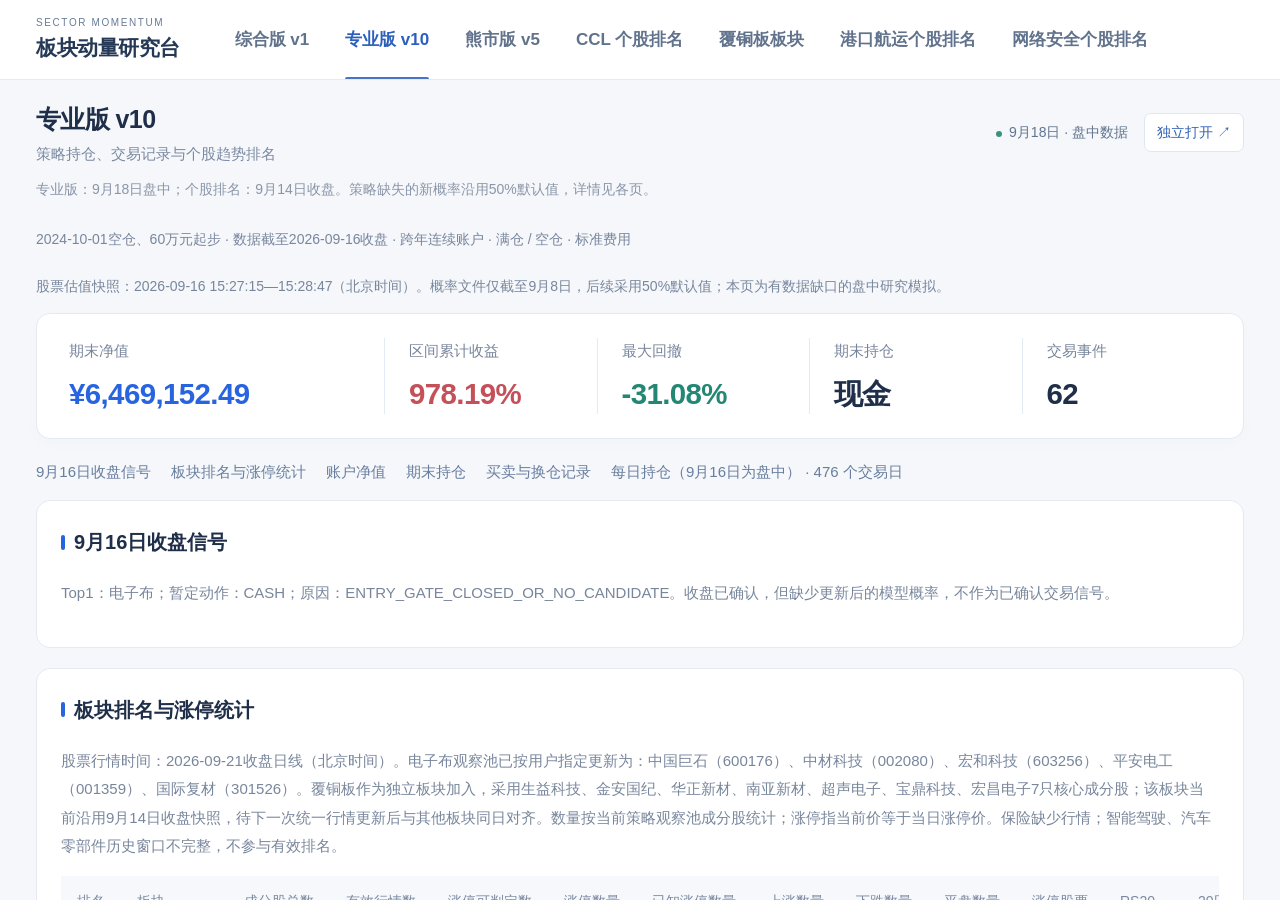
==== index.html @ c5731818 "Update website to Sep 21 close" ====
<!doctype html><html lang="zh-CN"><head><meta charset="utf-8"><meta name="viewport" content="width=device-width, initial-scale=1"><title>板块动量 · 策略研究台</title><link rel="stylesheet" href="assets/shell.css?v=20260922090558"></head><body><div class="layout"><aside><div class="brand"><small>SECTOR MOMENTUM</small><strong>板块动量研究台</strong></div><div class="label">策略 / 03 · 个股 / 03</div><nav aria-label="报告导航"><a class="nav" href="#comprehensive" data-key="comprehensive"><strong>综合版 v1</strong><span>2018年至今 · 连续账户</span></a><a class="nav" href="#professional" data-key="professional"><strong>专业版 v10</strong><span>2024年10月至今 · 连续账户</span></a><a class="nav" href="#bear" data-key="bear"><strong>熊市版 v5</strong><span>2018年至今 · 防守研究</span></a><a class="nav" href="#ccl" data-key="ccl"><strong>CCL 个股排名</strong><span>20只候选 · 趋势与量价</span></a><a class="nav" href="#ccl_sector" data-key="ccl_sector"><strong>覆铜板板块</strong><span>7只核心成分 · 趋势与量价</span></a><a class="nav" href="#shipping" data-key="shipping"><strong>港口航运个股排名</strong><span>港口运营与航运 · 趋势与量价</span></a><a class="nav" href="#cybersecurity" data-key="cybersecurity"><strong>网络安全个股排名</strong><span>5只策略成分股 · 趋势与量价</span></a></nav><div class="aside-foot">更新日期 · 2026-09-15<br>研究模拟 / 非实时行情<br>切换页面查看持仓与选股明细</div></aside><main><header class="topbar"><div><h1 id="title">专业版 v10</h1><p>策略持仓、交易记录与个股趋势排名</p></div><div class="actions"><span class="badge">9月18日 · 盘中数据</span><a id="open" href="reports/professional/professional_holdings.html?v=20260922090558" target="_blank" rel="noopener">独立打开 ↗</a></div></header><p class="notice">专业版：9月18日盘中；个股排名：9月14日收盘。策略缺失的新概率沿用50%默认值，详情见各页。</p><iframe id="report" title="专业版 v10 报告" src="reports/professional/professional_holdings.html?v=20260922090558"></iframe><noscript><p><a href="reports/professional/professional_holdings.html?v=20260922090558">专业版</a> · <a href="reports/strategies/bear.html?v=20260922090558">熊市版</a> · <a href="reports/ccl/ranking.html?v=20260922090558">CCL排名</a> · <a href="reports/ccl_sector/ranking.html?v=20260922090558">覆铜板板块</a> · <a href="reports/shipping/ranking.html?v=20260922090558">港口航运排名</a> · <a href="reports/cybersecurity/ranking.html?v=20260922090558">网络安全排名</a></p></noscript></main></div><script>
const reports={comprehensive:['综合版 v1','reports/strategies/comprehensive.html?v=20260922090558'],professional:['专业版 v10','reports/professional/professional_holdings.html?v=20260922090558'],bear:['熊市版 v5','reports/strategies/bear.html?v=20260922090558'],ccl:['CCL 个股趋势排名','reports/ccl/ranking.html?v=20260922090558'],shipping:['港口航运个股排名','reports/shipping/ranking.html?v=20260922090558'],cybersecurity:['网络安全个股排名','reports/cybersecurity/ranking.html?v=20260922090558'],ccl_sector:['覆铜板板块','reports/ccl_sector/ranking.html?v=20260922090558']};function show(){let key=location.hash.slice(1);if(!reports[key])key='professional';const [name,url]=reports[key];document.getElementById('title').textContent=name;document.querySelector('.topbar p').textContent=['ccl','ccl_sector','shipping','cybersecurity'].includes(key)?'产业链观察 / 个股趋势与量价评分':'策略持仓、交易记录与个股趋势排名';document.querySelector('.notice').textContent=['ccl','ccl_sector','shipping','cybersecurity'].includes(key)?'2026-09-14 收盘快照 · 综合分为候选内相对评分，非上涨概率。':'专业版：9月18日盘中；个股排名：9月14日收盘。策略缺失的新概率沿用50%默认值，详情见各页。';document.querySelector('.badge').textContent=['ccl','ccl_sector','shipping','cybersecurity'].includes(key)?'9月14日 · 收盘数据':'9月18日 · 盘中数据';const frame=document.getElementById('report');if(frame.getAttribute('src')!==url)frame.src=url;frame.title=name+'报告';document.getElementById('open').href=url;document.title=name+' · 板块动量研究台';document.querySelectorAll('.nav').forEach(a=>{if(a.dataset.key===key)a.setAttribute('aria-current','page');else a.removeAttribute('aria-current')})}window.addEventListener('hashchange',show);show();</script></body></html>
---- assets/shell.css ----
:root{color-scheme:light}*{box-sizing:border-box}body{margin:0;background:#f5f7fb;color:#202f49;font:14px/1.6 -apple-system,BlinkMacSystemFont,"PingFang SC","Microsoft YaHei",sans-serif}.layout{height:100dvh;display:flex;flex-direction:column}aside{display:flex;align-items:center;gap:40px;padding:0 36px;background:#fff;border-bottom:1px solid #e4eaf3;min-height:80px}.brand{flex-shrink:0}.brand small{font-size:9px;letter-spacing:2px;color:#7f8da4}.brand strong{display:block;font-size:19px;letter-spacing:-.6px;color:#233c68}.brand strong:before{content:'↗';display:inline-grid;place-items:center;background:#2864df;color:white;width:28px;height:28px;border-radius:8px;margin-right:9px}.label,.aside-foot{display:none}nav{display:flex;gap:6px;align-self:stretch;align-items:center}.nav{color:#78869c;text-decoration:none;padding:10px 17px;border-radius:9px;transition:background .2s,color .2s}.nav strong{font-size:14px;font-weight:600}.nav span{display:none}.nav:hover{background:#f1f5fe;color:#245cce}.nav[aria-current=page]{background:#eaf1ff;color:#245fd7}main{display:flex;flex-direction:column;min-height:0;flex:1}.topbar{display:flex;justify-content:space-between;align-items:center;padding:19px 36px 12px;gap:16px}.topbar h1{font-size:22px;letter-spacing:-.6px;margin:0}.topbar p{font-size:12px;color:#7b89a0;margin:3px 0 0}.actions{display:flex;gap:16px;align-items:center;font-size:12px;white-space:nowrap}.badge{color:#62758e}.badge:before{content:'';display:inline-block;width:6px;height:6px;background:#3b927c;border-radius:50%;margin-right:7px}.actions a{color:#3262b5;background:white;border:1px solid #dfe7f3;border-radius:7px;padding:7px 12px;text-decoration:none}.notice{margin:0 36px;padding:0 0 12px;color:#8a96a8;font-size:11px}iframe{width:100%;flex:1;min-height:0;border:0;background:#f5f7fb}a:focus-visible{outline:3px solid #85acf1;outline-offset:3px}a:active{transform:translateY(1px)}@media(min-width:1600px){aside,.topbar{padding-left:calc((100vw - 1480px)/2);padding-right:calc((100vw - 1480px)/2)}.notice{margin-left:calc((100vw - 1480px)/2)}}@media(max-width:760px){aside{padding:12px 16px;display:block}.brand small{display:none}.brand strong{font-size:17px}nav{margin-top:10px;overflow-x:auto;gap:2px}.nav{white-space:nowrap;padding:8px 11px}.nav strong{font-size:12px}.topbar{padding:14px 16px 8px}.topbar h1{font-size:18px}.topbar p,.badge{display:none}.notice{margin:0 16px;font-size:10px;padding-bottom:8px}.actions a{font-size:11px}}
/* Compact masthead and understated strategy tabs. */
aside{min-height:72px;gap:52px;padding-top:0;padding-bottom:0}.brand{position:relative;padding-left:39px}.brand small{display:block;font-size:8px;line-height:1.4;letter-spacing:1.8px;color:#97a3b6;margin:0 0 3px}.brand strong{font-size:17px;line-height:1.4;font-weight:650;letter-spacing:-.5px;color:#2a3c5a}.brand strong:before{position:absolute;left:0;top:50%;transform:translateY(-50%);width:28px;height:30px;border-radius:7px;background:#edf2fc;color:#4774c9;font-size:20px;font-weight:500;margin:0}nav{gap:30px}.nav{position:relative;display:flex;align-items:center;align-self:stretch;padding:0 3px;border-radius:0;color:#8490a3}.nav strong{font-size:13px;font-weight:500;white-space:nowrap}.nav:hover{background:transparent;color:#3c68b6}.nav[aria-current=page]{background:transparent;color:#2c60bd}.nav[aria-current=page] strong{font-weight:600}.nav:after{content:'';position:absolute;bottom:0;left:3px;right:3px;height:2px;border-radius:2px 2px 0 0;background:transparent;transition:background .2s}.nav[aria-current=page]:after{background:#4774c9}.nav:active{transform:none}@media(max-width:1000px){aside{gap:30px}nav{gap:22px}}@media(max-width:760px){aside{padding:14px 16px 0;min-height:0}.brand{padding-left:34px}.brand small{display:block;font-size:7px;letter-spacing:1.5px;margin-bottom:2px}.brand strong{font-size:15px}.brand strong:before{width:25px;height:27px;font-size:18px}nav{margin-top:12px;gap:22px;min-height:42px}.nav{padding:0 1px;flex-shrink:0}.nav strong{font-size:12px}.nav:after{left:0;right:0}}
.brand{padding-left:0}.brand strong:before{content:none}@media(max-width:760px){.brand{padding-left:0}}
/* Readable masthead typography. */
.brand strong{font-size:21px;color:#253956}.brand small{font-size:10px;color:#687c99;letter-spacing:1.6px}.nav strong{font-size:17px;font-weight:600}.nav{color:#61728c}aside{min-height:80px}@media(max-width:1000px){aside{gap:26px}nav{gap:20px}}@media(max-width:760px){aside{min-height:0}.brand strong{font-size:19px}.brand small{font-size:9px}.nav strong{font-size:15px}nav{gap:22px;min-height:46px}}
.topbar h1{font-size:25px}.topbar p{font-size:15px}.actions{font-size:14px}.notice{font-size:14px;line-height:1.7}@media(max-width:760px){.topbar h1{font-size:21px}.actions a{font-size:14px}.notice{font-size:13px}}
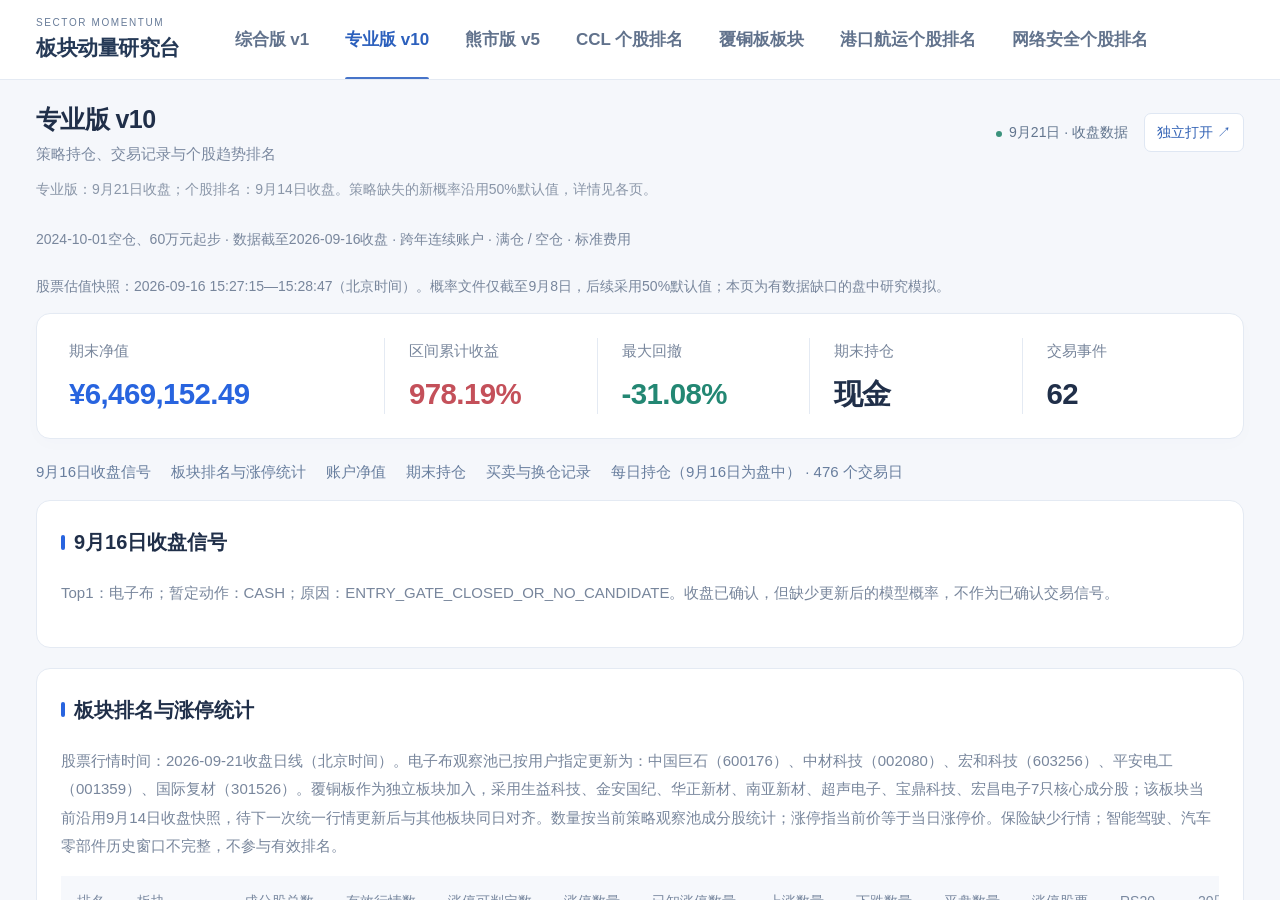
==== commit 2a49ccda: "Label Sep 21 close snapshot" ====
--- a/index.html
+++ b/index.html
@@ -1,2 +1,2 @@
-<!doctype html><html lang="zh-CN"><head><meta charset="utf-8"><meta name="viewport" content="width=device-width, initial-scale=1"><title>板块动量 · 策略研究台</title><link rel="stylesheet" href="assets/shell.css?v=20260922090558"></head><body><div class="layout"><aside><div class="brand"><small>SECTOR MOMENTUM</small><strong>板块动量研究台</strong></div><div class="label">策略 / 03 · 个股 / 03</div><nav aria-label="报告导航"><a class="nav" href="#comprehensive" data-key="comprehensive"><strong>综合版 v1</strong><span>2018年至今 · 连续账户</span></a><a class="nav" href="#professional" data-key="professional"><strong>专业版 v10</strong><span>2024年10月至今 · 连续账户</span></a><a class="nav" href="#bear" data-key="bear"><strong>熊市版 v5</strong><span>2018年至今 · 防守研究</span></a><a class="nav" href="#ccl" data-key="ccl"><strong>CCL 个股排名</strong><span>20只候选 · 趋势与量价</span></a><a class="nav" href="#ccl_sector" data-key="ccl_sector"><strong>覆铜板板块</strong><span>7只核心成分 · 趋势与量价</span></a><a class="nav" href="#shipping" data-key="shipping"><strong>港口航运个股排名</strong><span>港口运营与航运 · 趋势与量价</span></a><a class="nav" href="#cybersecurity" data-key="cybersecurity"><strong>网络安全个股排名</strong><span>5只策略成分股 · 趋势与量价</span></a></nav><div class="aside-foot">更新日期 · 2026-09-15<br>研究模拟 / 非实时行情<br>切换页面查看持仓与选股明细</div></aside><main><header class="topbar"><div><h1 id="title">专业版 v10</h1><p>策略持仓、交易记录与个股趋势排名</p></div><div class="actions"><span class="badge">9月18日 · 盘中数据</span><a id="open" href="reports/professional/professional_holdings.html?v=20260922090558" target="_blank" rel="noopener">独立打开 ↗</a></div></header><p class="notice">专业版：9月18日盘中；个股排名：9月14日收盘。策略缺失的新概率沿用50%默认值，详情见各页。</p><iframe id="report" title="专业版 v10 报告" src="reports/professional/professional_holdings.html?v=20260922090558"></iframe><noscript><p><a href="reports/professional/professional_holdings.html?v=20260922090558">专业版</a> · <a href="reports/strategies/bear.html?v=20260922090558">熊市版</a> · <a href="reports/ccl/ranking.html?v=20260922090558">CCL排名</a> · <a href="reports/ccl_sector/ranking.html?v=20260922090558">覆铜板板块</a> · <a href="reports/shipping/ranking.html?v=20260922090558">港口航运排名</a> · <a href="reports/cybersecurity/ranking.html?v=20260922090558">网络安全排名</a></p></noscript></main></div><script>
-const reports={comprehensive:['综合版 v1','reports/strategies/comprehensive.html?v=20260922090558'],professional:['专业版 v10','reports/professional/professional_holdings.html?v=20260922090558'],bear:['熊市版 v5','reports/strategies/bear.html?v=20260922090558'],ccl:['CCL 个股趋势排名','reports/ccl/ranking.html?v=20260922090558'],shipping:['港口航运个股排名','reports/shipping/ranking.html?v=20260922090558'],cybersecurity:['网络安全个股排名','reports/cybersecurity/ranking.html?v=20260922090558'],ccl_sector:['覆铜板板块','reports/ccl_sector/ranking.html?v=20260922090558']};function show(){let key=location.hash.slice(1);if(!reports[key])key='professional';const [name,url]=reports[key];document.getElementById('title').textContent=name;document.querySelector('.topbar p').textContent=['ccl','ccl_sector','shipping','cybersecurity'].includes(key)?'产业链观察 / 个股趋势与量价评分':'策略持仓、交易记录与个股趋势排名';document.querySelector('.notice').textContent=['ccl','ccl_sector','shipping','cybersecurity'].includes(key)?'2026-09-14 收盘快照 · 综合分为候选内相对评分，非上涨概率。':'专业版：9月18日盘中；个股排名：9月14日收盘。策略缺失的新概率沿用50%默认值，详情见各页。';document.querySelector('.badge').textContent=['ccl','ccl_sector','shipping','cybersecurity'].includes(key)?'9月14日 · 收盘数据':'9月18日 · 盘中数据';const frame=document.getElementById('report');if(frame.getAttribute('src')!==url)frame.src=url;frame.title=name+'报告';document.getElementById('open').href=url;document.title=name+' · 板块动量研究台';document.querySelectorAll('.nav').forEach(a=>{if(a.dataset.key===key)a.setAttribute('aria-current','page');else a.removeAttribute('aria-current')})}window.addEventListener('hashchange',show);show();</script></body></html>+<!doctype html><html lang="zh-CN"><head><meta charset="utf-8"><meta name="viewport" content="width=device-width, initial-scale=1"><title>板块动量 · 策略研究台</title><link rel="stylesheet" href="assets/shell.css?v=20260922090558"></head><body><div class="layout"><aside><div class="brand"><small>SECTOR MOMENTUM</small><strong>板块动量研究台</strong></div><div class="label">策略 / 03 · 个股 / 03</div><nav aria-label="报告导航"><a class="nav" href="#comprehensive" data-key="comprehensive"><strong>综合版 v1</strong><span>2018年至今 · 连续账户</span></a><a class="nav" href="#professional" data-key="professional"><strong>专业版 v10</strong><span>2024年10月至今 · 连续账户</span></a><a class="nav" href="#bear" data-key="bear"><strong>熊市版 v5</strong><span>2018年至今 · 防守研究</span></a><a class="nav" href="#ccl" data-key="ccl"><strong>CCL 个股排名</strong><span>20只候选 · 趋势与量价</span></a><a class="nav" href="#ccl_sector" data-key="ccl_sector"><strong>覆铜板板块</strong><span>7只核心成分 · 趋势与量价</span></a><a class="nav" href="#shipping" data-key="shipping"><strong>港口航运个股排名</strong><span>港口运营与航运 · 趋势与量价</span></a><a class="nav" href="#cybersecurity" data-key="cybersecurity"><strong>网络安全个股排名</strong><span>5只策略成分股 · 趋势与量价</span></a></nav><div class="aside-foot">更新日期 · 2026-09-15<br>研究模拟 / 非实时行情<br>切换页面查看持仓与选股明细</div></aside><main><header class="topbar"><div><h1 id="title">专业版 v10</h1><p>策略持仓、交易记录与个股趋势排名</p></div><div class="actions"><span class="badge">9月21日 · 收盘数据</span><a id="open" href="reports/professional/professional_holdings.html?v=20260922090558" target="_blank" rel="noopener">独立打开 ↗</a></div></header><p class="notice">专业版：9月21日收盘；个股排名：9月14日收盘。策略缺失的新概率沿用50%默认值，详情见各页。</p><iframe id="report" title="专业版 v10 报告" src="reports/professional/professional_holdings.html?v=20260922090558"></iframe><noscript><p><a href="reports/professional/professional_holdings.html?v=20260922090558">专业版</a> · <a href="reports/strategies/bear.html?v=20260922090558">熊市版</a> · <a href="reports/ccl/ranking.html?v=20260922090558">CCL排名</a> · <a href="reports/ccl_sector/ranking.html?v=20260922090558">覆铜板板块</a> · <a href="reports/shipping/ranking.html?v=20260922090558">港口航运排名</a> · <a href="reports/cybersecurity/ranking.html?v=20260922090558">网络安全排名</a></p></noscript></main></div><script>
+const reports={comprehensive:['综合版 v1','reports/strategies/comprehensive.html?v=20260922090558'],professional:['专业版 v10','reports/professional/professional_holdings.html?v=20260922090558'],bear:['熊市版 v5','reports/strategies/bear.html?v=20260922090558'],ccl:['CCL 个股趋势排名','reports/ccl/ranking.html?v=20260922090558'],shipping:['港口航运个股排名','reports/shipping/ranking.html?v=20260922090558'],cybersecurity:['网络安全个股排名','reports/cybersecurity/ranking.html?v=20260922090558'],ccl_sector:['覆铜板板块','reports/ccl_sector/ranking.html?v=20260922090558']};function show(){let key=location.hash.slice(1);if(!reports[key])key='professional';const [name,url]=reports[key];document.getElementById('title').textContent=name;document.querySelector('.topbar p').textContent=['ccl','ccl_sector','shipping','cybersecurity'].includes(key)?'产业链观察 / 个股趋势与量价评分':'策略持仓、交易记录与个股趋势排名';document.querySelector('.notice').textContent=['ccl','ccl_sector','shipping','cybersecurity'].includes(key)?'2026-09-14 收盘快照 · 综合分为候选内相对评分，非上涨概率。':'专业版：9月21日收盘；个股排名：9月14日收盘。策略缺失的新概率沿用50%默认值，详情见各页。';document.querySelector('.badge').textContent=['ccl','ccl_sector','shipping','cybersecurity'].includes(key)?'9月14日 · 收盘数据':'9月21日 · 收盘数据';const frame=document.getElementById('report');if(frame.getAttribute('src')!==url)frame.src=url;frame.title=name+'报告';document.getElementById('open').href=url;document.title=name+' · 板块动量研究台';document.querySelectorAll('.nav').forEach(a=>{if(a.dataset.key===key)a.setAttribute('aria-current','page');else a.removeAttribute('aria-current')})}window.addEventListener('hashchange',show);show();</script></body></html>
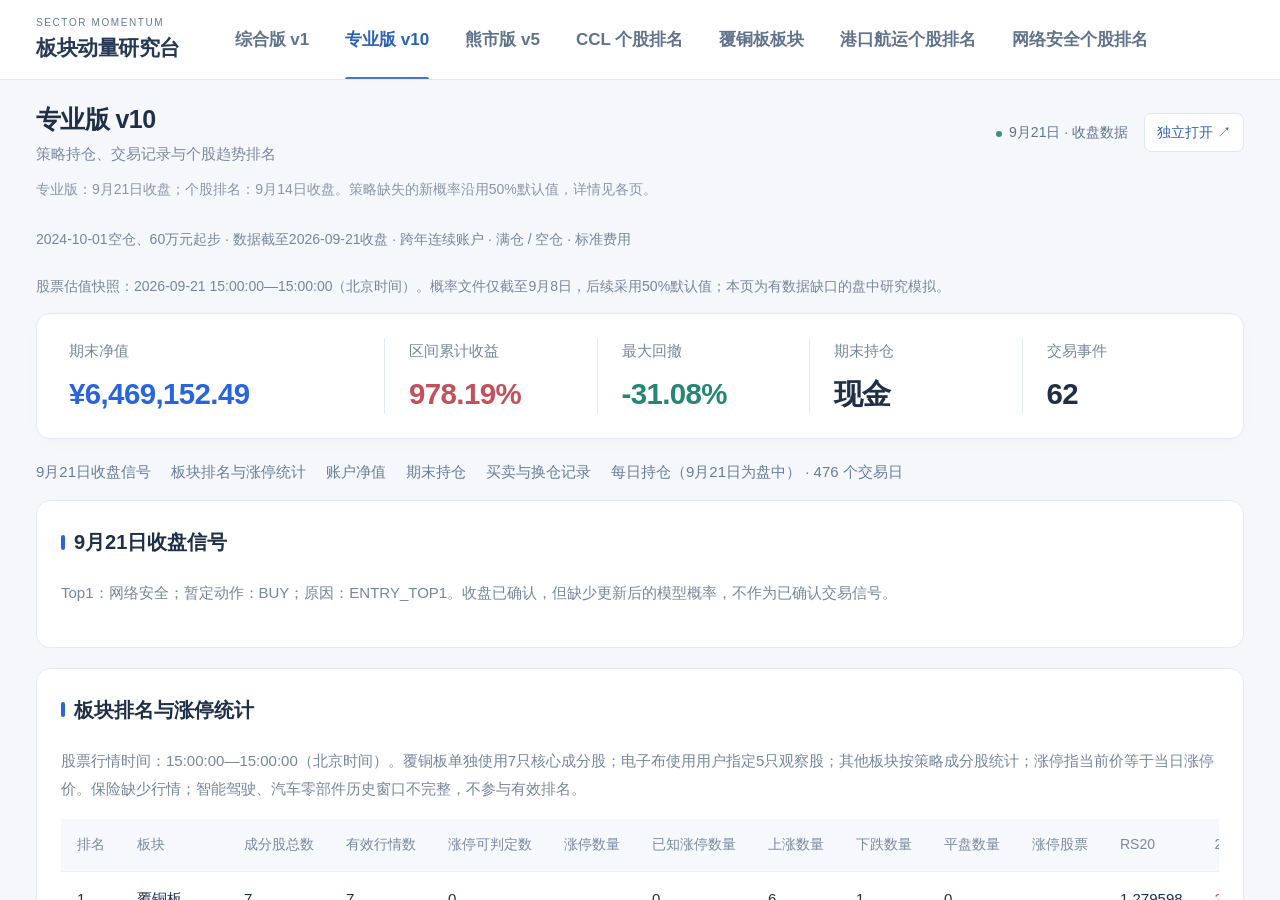
==== commit 75a9d620: "Rerun professional account through Sep 21 close" ====
--- a/index.html
+++ b/index.html
@@ -1,2 +1,2 @@
-<!doctype html><html lang="zh-CN"><head><meta charset="utf-8"><meta name="viewport" content="width=device-width, initial-scale=1"><title>板块动量 · 策略研究台</title><link rel="stylesheet" href="assets/shell.css?v=20260922090558"></head><body><div class="layout"><aside><div class="brand"><small>SECTOR MOMENTUM</small><strong>板块动量研究台</strong></div><div class="label">策略 / 03 · 个股 / 03</div><nav aria-label="报告导航"><a class="nav" href="#comprehensive" data-key="comprehensive"><strong>综合版 v1</strong><span>2018年至今 · 连续账户</span></a><a class="nav" href="#professional" data-key="professional"><strong>专业版 v10</strong><span>2024年10月至今 · 连续账户</span></a><a class="nav" href="#bear" data-key="bear"><strong>熊市版 v5</strong><span>2018年至今 · 防守研究</span></a><a class="nav" href="#ccl" data-key="ccl"><strong>CCL 个股排名</strong><span>20只候选 · 趋势与量价</span></a><a class="nav" href="#ccl_sector" data-key="ccl_sector"><strong>覆铜板板块</strong><span>7只核心成分 · 趋势与量价</span></a><a class="nav" href="#shipping" data-key="shipping"><strong>港口航运个股排名</strong><span>港口运营与航运 · 趋势与量价</span></a><a class="nav" href="#cybersecurity" data-key="cybersecurity"><strong>网络安全个股排名</strong><span>5只策略成分股 · 趋势与量价</span></a></nav><div class="aside-foot">更新日期 · 2026-09-15<br>研究模拟 / 非实时行情<br>切换页面查看持仓与选股明细</div></aside><main><header class="topbar"><div><h1 id="title">专业版 v10</h1><p>策略持仓、交易记录与个股趋势排名</p></div><div class="actions"><span class="badge">9月21日 · 收盘数据</span><a id="open" href="reports/professional/professional_holdings.html?v=20260922090558" target="_blank" rel="noopener">独立打开 ↗</a></div></header><p class="notice">专业版：9月21日收盘；个股排名：9月14日收盘。策略缺失的新概率沿用50%默认值，详情见各页。</p><iframe id="report" title="专业版 v10 报告" src="reports/professional/professional_holdings.html?v=20260922090558"></iframe><noscript><p><a href="reports/professional/professional_holdings.html?v=20260922090558">专业版</a> · <a href="reports/strategies/bear.html?v=20260922090558">熊市版</a> · <a href="reports/ccl/ranking.html?v=20260922090558">CCL排名</a> · <a href="reports/ccl_sector/ranking.html?v=20260922090558">覆铜板板块</a> · <a href="reports/shipping/ranking.html?v=20260922090558">港口航运排名</a> · <a href="reports/cybersecurity/ranking.html?v=20260922090558">网络安全排名</a></p></noscript></main></div><script>
-const reports={comprehensive:['综合版 v1','reports/strategies/comprehensive.html?v=20260922090558'],professional:['专业版 v10','reports/professional/professional_holdings.html?v=20260922090558'],bear:['熊市版 v5','reports/strategies/bear.html?v=20260922090558'],ccl:['CCL 个股趋势排名','reports/ccl/ranking.html?v=20260922090558'],shipping:['港口航运个股排名','reports/shipping/ranking.html?v=20260922090558'],cybersecurity:['网络安全个股排名','reports/cybersecurity/ranking.html?v=20260922090558'],ccl_sector:['覆铜板板块','reports/ccl_sector/ranking.html?v=20260922090558']};function show(){let key=location.hash.slice(1);if(!reports[key])key='professional';const [name,url]=reports[key];document.getElementById('title').textContent=name;document.querySelector('.topbar p').textContent=['ccl','ccl_sector','shipping','cybersecurity'].includes(key)?'产业链观察 / 个股趋势与量价评分':'策略持仓、交易记录与个股趋势排名';document.querySelector('.notice').textContent=['ccl','ccl_sector','shipping','cybersecurity'].includes(key)?'2026-09-14 收盘快照 · 综合分为候选内相对评分，非上涨概率。':'专业版：9月21日收盘；个股排名：9月14日收盘。策略缺失的新概率沿用50%默认值，详情见各页。';document.querySelector('.badge').textContent=['ccl','ccl_sector','shipping','cybersecurity'].includes(key)?'9月14日 · 收盘数据':'9月21日 · 收盘数据';const frame=document.getElementById('report');if(frame.getAttribute('src')!==url)frame.src=url;frame.title=name+'报告';document.getElementById('open').href=url;document.title=name+' · 板块动量研究台';document.querySelectorAll('.nav').forEach(a=>{if(a.dataset.key===key)a.setAttribute('aria-current','page');else a.removeAttribute('aria-current')})}window.addEventListener('hashchange',show);show();</script></body></html>+<!doctype html><html lang="zh-CN"><head><meta charset="utf-8"><meta name="viewport" content="width=device-width, initial-scale=1"><title>板块动量 · 策略研究台</title><link rel="stylesheet" href="assets/shell.css?v=20260922091250"></head><body><div class="layout"><aside><div class="brand"><small>SECTOR MOMENTUM</small><strong>板块动量研究台</strong></div><div class="label">策略 / 03 · 个股 / 03</div><nav aria-label="报告导航"><a class="nav" href="#comprehensive" data-key="comprehensive"><strong>综合版 v1</strong><span>2018年至今 · 连续账户</span></a><a class="nav" href="#professional" data-key="professional"><strong>专业版 v10</strong><span>2024年10月至今 · 连续账户</span></a><a class="nav" href="#bear" data-key="bear"><strong>熊市版 v5</strong><span>2018年至今 · 防守研究</span></a><a class="nav" href="#ccl" data-key="ccl"><strong>CCL 个股排名</strong><span>20只候选 · 趋势与量价</span></a><a class="nav" href="#ccl_sector" data-key="ccl_sector"><strong>覆铜板板块</strong><span>7只核心成分 · 趋势与量价</span></a><a class="nav" href="#shipping" data-key="shipping"><strong>港口航运个股排名</strong><span>港口运营与航运 · 趋势与量价</span></a><a class="nav" href="#cybersecurity" data-key="cybersecurity"><strong>网络安全个股排名</strong><span>5只策略成分股 · 趋势与量价</span></a></nav><div class="aside-foot">更新日期 · 2026-09-15<br>研究模拟 / 非实时行情<br>切换页面查看持仓与选股明细</div></aside><main><header class="topbar"><div><h1 id="title">专业版 v10</h1><p>策略持仓、交易记录与个股趋势排名</p></div><div class="actions"><span class="badge">9月21日 · 收盘数据</span><a id="open" href="reports/professional/professional_holdings.html?v=20260922091250" target="_blank" rel="noopener">独立打开 ↗</a></div></header><p class="notice">专业版：9月21日收盘；个股排名：9月14日收盘。策略缺失的新概率沿用50%默认值，详情见各页。</p><iframe id="report" title="专业版 v10 报告" src="reports/professional/professional_holdings.html?v=20260922091250"></iframe><noscript><p><a href="reports/professional/professional_holdings.html?v=20260922091250">专业版</a> · <a href="reports/strategies/bear.html?v=20260922091250">熊市版</a> · <a href="reports/ccl/ranking.html?v=20260922091250">CCL排名</a> · <a href="reports/ccl_sector/ranking.html?v=20260922091250">覆铜板板块</a> · <a href="reports/shipping/ranking.html?v=20260922091250">港口航运排名</a> · <a href="reports/cybersecurity/ranking.html?v=20260922091250">网络安全排名</a></p></noscript></main></div><script>
+const reports={comprehensive:['综合版 v1','reports/strategies/comprehensive.html?v=20260922091250'],professional:['专业版 v10','reports/professional/professional_holdings.html?v=20260922091250'],bear:['熊市版 v5','reports/strategies/bear.html?v=20260922091250'],ccl:['CCL 个股趋势排名','reports/ccl/ranking.html?v=20260922091250'],shipping:['港口航运个股排名','reports/shipping/ranking.html?v=20260922091250'],cybersecurity:['网络安全个股排名','reports/cybersecurity/ranking.html?v=20260922091250'],ccl_sector:['覆铜板板块','reports/ccl_sector/ranking.html?v=20260922091250']};function show(){let key=location.hash.slice(1);if(!reports[key])key='professional';const [name,url]=reports[key];document.getElementById('title').textContent=name;document.querySelector('.topbar p').textContent=['ccl','ccl_sector','shipping','cybersecurity'].includes(key)?'产业链观察 / 个股趋势与量价评分':'策略持仓、交易记录与个股趋势排名';document.querySelector('.notice').textContent=['ccl','ccl_sector','shipping','cybersecurity'].includes(key)?'2026-09-14 收盘快照 · 综合分为候选内相对评分，非上涨概率。':'专业版：9月21日收盘；个股排名：9月14日收盘。策略缺失的新概率沿用50%默认值，详情见各页。';document.querySelector('.badge').textContent=['ccl','ccl_sector','shipping','cybersecurity'].includes(key)?'9月14日 · 收盘数据':'9月21日 · 收盘数据';const frame=document.getElementById('report');if(frame.getAttribute('src')!==url)frame.src=url;frame.title=name+'报告';document.getElementById('open').href=url;document.title=name+' · 板块动量研究台';document.querySelectorAll('.nav').forEach(a=>{if(a.dataset.key===key)a.setAttribute('aria-current','page');else a.removeAttribute('aria-current')})}window.addEventListener('hashchange',show);show();</script></body></html>
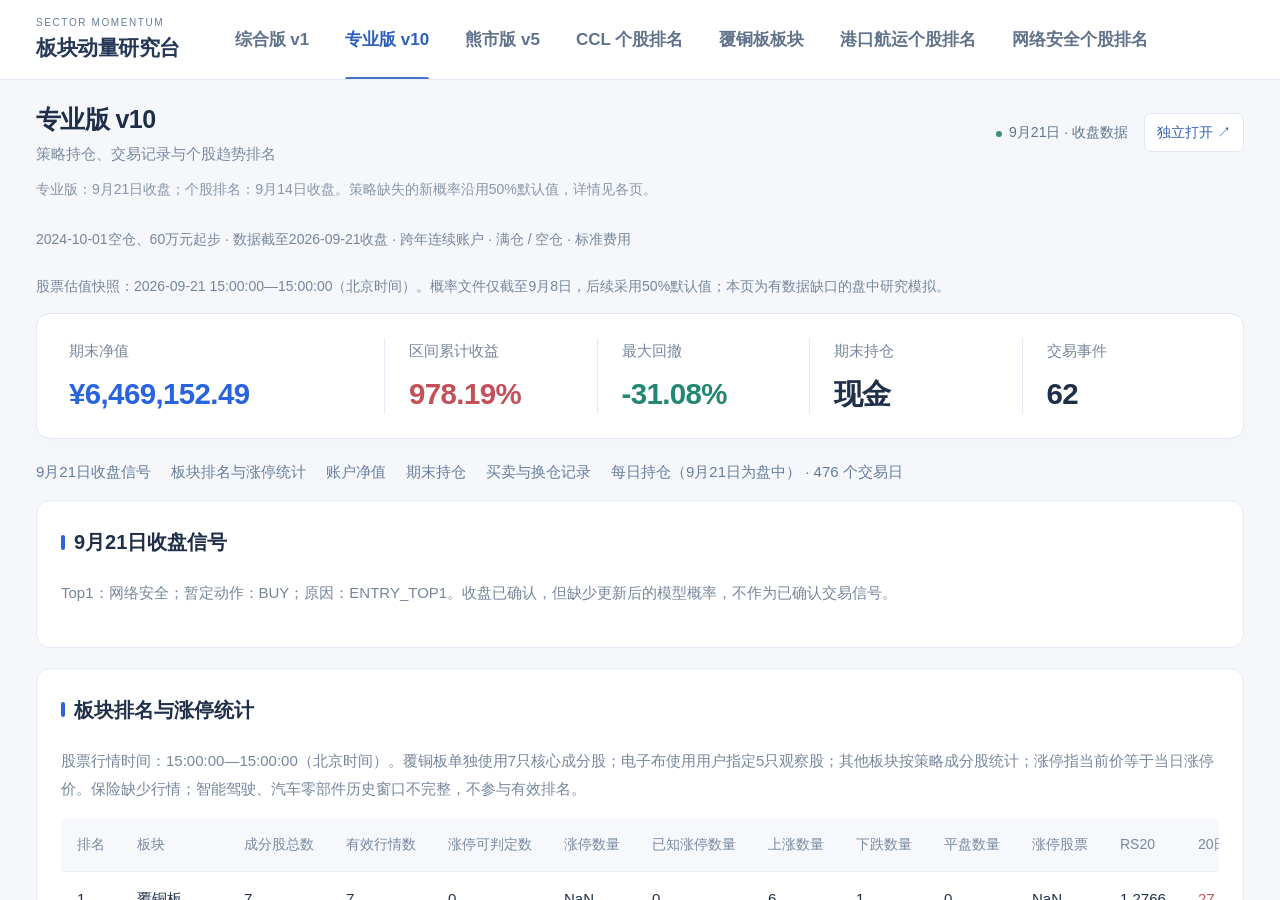
==== commit 54e8b2ee: "Update website for Sep 23 market close" ====
--- a/index.html
+++ b/index.html
@@ -1,2 +1,2 @@
-<!doctype html><html lang="zh-CN"><head><meta charset="utf-8"><meta name="viewport" content="width=device-width, initial-scale=1"><title>板块动量 · 策略研究台</title><link rel="stylesheet" href="assets/shell.css?v=20260922091250"></head><body><div class="layout"><aside><div class="brand"><small>SECTOR MOMENTUM</small><strong>板块动量研究台</strong></div><div class="label">策略 / 03 · 个股 / 03</div><nav aria-label="报告导航"><a class="nav" href="#comprehensive" data-key="comprehensive"><strong>综合版 v1</strong><span>2018年至今 · 连续账户</span></a><a class="nav" href="#professional" data-key="professional"><strong>专业版 v10</strong><span>2024年10月至今 · 连续账户</span></a><a class="nav" href="#bear" data-key="bear"><strong>熊市版 v5</strong><span>2018年至今 · 防守研究</span></a><a class="nav" href="#ccl" data-key="ccl"><strong>CCL 个股排名</strong><span>20只候选 · 趋势与量价</span></a><a class="nav" href="#ccl_sector" data-key="ccl_sector"><strong>覆铜板板块</strong><span>7只核心成分 · 趋势与量价</span></a><a class="nav" href="#shipping" data-key="shipping"><strong>港口航运个股排名</strong><span>港口运营与航运 · 趋势与量价</span></a><a class="nav" href="#cybersecurity" data-key="cybersecurity"><strong>网络安全个股排名</strong><span>5只策略成分股 · 趋势与量价</span></a></nav><div class="aside-foot">更新日期 · 2026-09-15<br>研究模拟 / 非实时行情<br>切换页面查看持仓与选股明细</div></aside><main><header class="topbar"><div><h1 id="title">专业版 v10</h1><p>策略持仓、交易记录与个股趋势排名</p></div><div class="actions"><span class="badge">9月21日 · 收盘数据</span><a id="open" href="reports/professional/professional_holdings.html?v=20260922091250" target="_blank" rel="noopener">独立打开 ↗</a></div></header><p class="notice">专业版：9月21日收盘；个股排名：9月14日收盘。策略缺失的新概率沿用50%默认值，详情见各页。</p><iframe id="report" title="专业版 v10 报告" src="reports/professional/professional_holdings.html?v=20260922091250"></iframe><noscript><p><a href="reports/professional/professional_holdings.html?v=20260922091250">专业版</a> · <a href="reports/strategies/bear.html?v=20260922091250">熊市版</a> · <a href="reports/ccl/ranking.html?v=20260922091250">CCL排名</a> · <a href="reports/ccl_sector/ranking.html?v=20260922091250">覆铜板板块</a> · <a href="reports/shipping/ranking.html?v=20260922091250">港口航运排名</a> · <a href="reports/cybersecurity/ranking.html?v=20260922091250">网络安全排名</a></p></noscript></main></div><script>
-const reports={comprehensive:['综合版 v1','reports/strategies/comprehensive.html?v=20260922091250'],professional:['专业版 v10','reports/professional/professional_holdings.html?v=20260922091250'],bear:['熊市版 v5','reports/strategies/bear.html?v=20260922091250'],ccl:['CCL 个股趋势排名','reports/ccl/ranking.html?v=20260922091250'],shipping:['港口航运个股排名','reports/shipping/ranking.html?v=20260922091250'],cybersecurity:['网络安全个股排名','reports/cybersecurity/ranking.html?v=20260922091250'],ccl_sector:['覆铜板板块','reports/ccl_sector/ranking.html?v=20260922091250']};function show(){let key=location.hash.slice(1);if(!reports[key])key='professional';const [name,url]=reports[key];document.getElementById('title').textContent=name;document.querySelector('.topbar p').textContent=['ccl','ccl_sector','shipping','cybersecurity'].includes(key)?'产业链观察 / 个股趋势与量价评分':'策略持仓、交易记录与个股趋势排名';document.querySelector('.notice').textContent=['ccl','ccl_sector','shipping','cybersecurity'].includes(key)?'2026-09-14 收盘快照 · 综合分为候选内相对评分，非上涨概率。':'专业版：9月21日收盘；个股排名：9月14日收盘。策略缺失的新概率沿用50%默认值，详情见各页。';document.querySelector('.badge').textContent=['ccl','ccl_sector','shipping','cybersecurity'].includes(key)?'9月14日 · 收盘数据':'9月21日 · 收盘数据';const frame=document.getElementById('report');if(frame.getAttribute('src')!==url)frame.src=url;frame.title=name+'报告';document.getElementById('open').href=url;document.title=name+' · 板块动量研究台';document.querySelectorAll('.nav').forEach(a=>{if(a.dataset.key===key)a.setAttribute('aria-current','page');else a.removeAttribute('aria-current')})}window.addEventListener('hashchange',show);show();</script></body></html>+<!doctype html><html lang="zh-CN"><head><meta charset="utf-8"><meta name="viewport" content="width=device-width, initial-scale=1"><title>板块动量 · 策略研究台</title><link rel="stylesheet" href="assets/shell.css?v=20260923165430"></head><body><div class="layout"><aside><div class="brand"><small>SECTOR MOMENTUM</small><strong>板块动量研究台</strong></div><div class="label">策略 / 03 · 个股 / 03</div><nav aria-label="报告导航"><a class="nav" href="#comprehensive" data-key="comprehensive"><strong>综合版 v1</strong><span>2018年至今 · 连续账户</span></a><a class="nav" href="#professional" data-key="professional"><strong>专业版 v10</strong><span>2024年10月至今 · 连续账户</span></a><a class="nav" href="#bear" data-key="bear"><strong>熊市版 v5</strong><span>2018年至今 · 防守研究</span></a><a class="nav" href="#ccl" data-key="ccl"><strong>CCL 个股排名</strong><span>20只候选 · 趋势与量价</span></a><a class="nav" href="#ccl_sector" data-key="ccl_sector"><strong>覆铜板板块</strong><span>7只核心成分 · 趋势与量价</span></a><a class="nav" href="#shipping" data-key="shipping"><strong>港口航运个股排名</strong><span>港口运营与航运 · 趋势与量价</span></a><a class="nav" href="#cybersecurity" data-key="cybersecurity"><strong>网络安全个股排名</strong><span>5只策略成分股 · 趋势与量价</span></a></nav><div class="aside-foot">更新日期 · 2026-09-15<br>研究模拟 / 非实时行情<br>切换页面查看持仓与选股明细</div></aside><main><header class="topbar"><div><h1 id="title">专业版 v10</h1><p>策略持仓、交易记录与个股趋势排名</p></div><div class="actions"><span class="badge">9月21日 · 收盘数据</span><a id="open" href="reports/professional/professional_holdings.html?v=20260923165430" target="_blank" rel="noopener">独立打开 ↗</a></div></header><p class="notice">专业版：9月21日收盘；个股排名：9月14日收盘。策略缺失的新概率沿用50%默认值，详情见各页。</p><iframe id="report" title="专业版 v10 报告" src="reports/professional/professional_holdings.html?v=20260923165430"></iframe><noscript><p><a href="reports/professional/professional_holdings.html?v=20260923165430">专业版</a> · <a href="reports/strategies/bear.html?v=20260923165430">熊市版</a> · <a href="reports/ccl/ranking.html?v=20260923165430">CCL排名</a> · <a href="reports/ccl_sector/ranking.html?v=20260923165430">覆铜板板块</a> · <a href="reports/shipping/ranking.html?v=20260923165430">港口航运排名</a> · <a href="reports/cybersecurity/ranking.html?v=20260923165430">网络安全排名</a></p></noscript></main></div><script>
+const reports={comprehensive:['综合版 v1','reports/strategies/comprehensive.html?v=20260923165430'],professional:['专业版 v10','reports/professional/professional_holdings.html?v=20260923165430'],bear:['熊市版 v5','reports/strategies/bear.html?v=20260923165430'],ccl:['CCL 个股趋势排名','reports/ccl/ranking.html?v=20260923165430'],shipping:['港口航运个股排名','reports/shipping/ranking.html?v=20260923165430'],cybersecurity:['网络安全个股排名','reports/cybersecurity/ranking.html?v=20260923165430'],ccl_sector:['覆铜板板块','reports/ccl_sector/ranking.html?v=20260923165430']};function show(){let key=location.hash.slice(1);if(!reports[key])key='professional';const [name,url]=reports[key];document.getElementById('title').textContent=name;document.querySelector('.topbar p').textContent=['ccl','ccl_sector','shipping','cybersecurity'].includes(key)?'产业链观察 / 个股趋势与量价评分':'策略持仓、交易记录与个股趋势排名';document.querySelector('.notice').textContent=['ccl','ccl_sector','shipping','cybersecurity'].includes(key)?'2026-09-14 收盘快照 · 综合分为候选内相对评分，非上涨概率。':'专业版：9月21日收盘；个股排名：9月14日收盘。策略缺失的新概率沿用50%默认值，详情见各页。';document.querySelector('.badge').textContent=['ccl','ccl_sector','shipping','cybersecurity'].includes(key)?'9月14日 · 收盘数据':'9月21日 · 收盘数据';const frame=document.getElementById('report');if(frame.getAttribute('src')!==url)frame.src=url;frame.title=name+'报告';document.getElementById('open').href=url;document.title=name+' · 板块动量研究台';document.querySelectorAll('.nav').forEach(a=>{if(a.dataset.key===key)a.setAttribute('aria-current','page');else a.removeAttribute('aria-current')})}window.addEventListener('hashchange',show);show();</script></body></html>
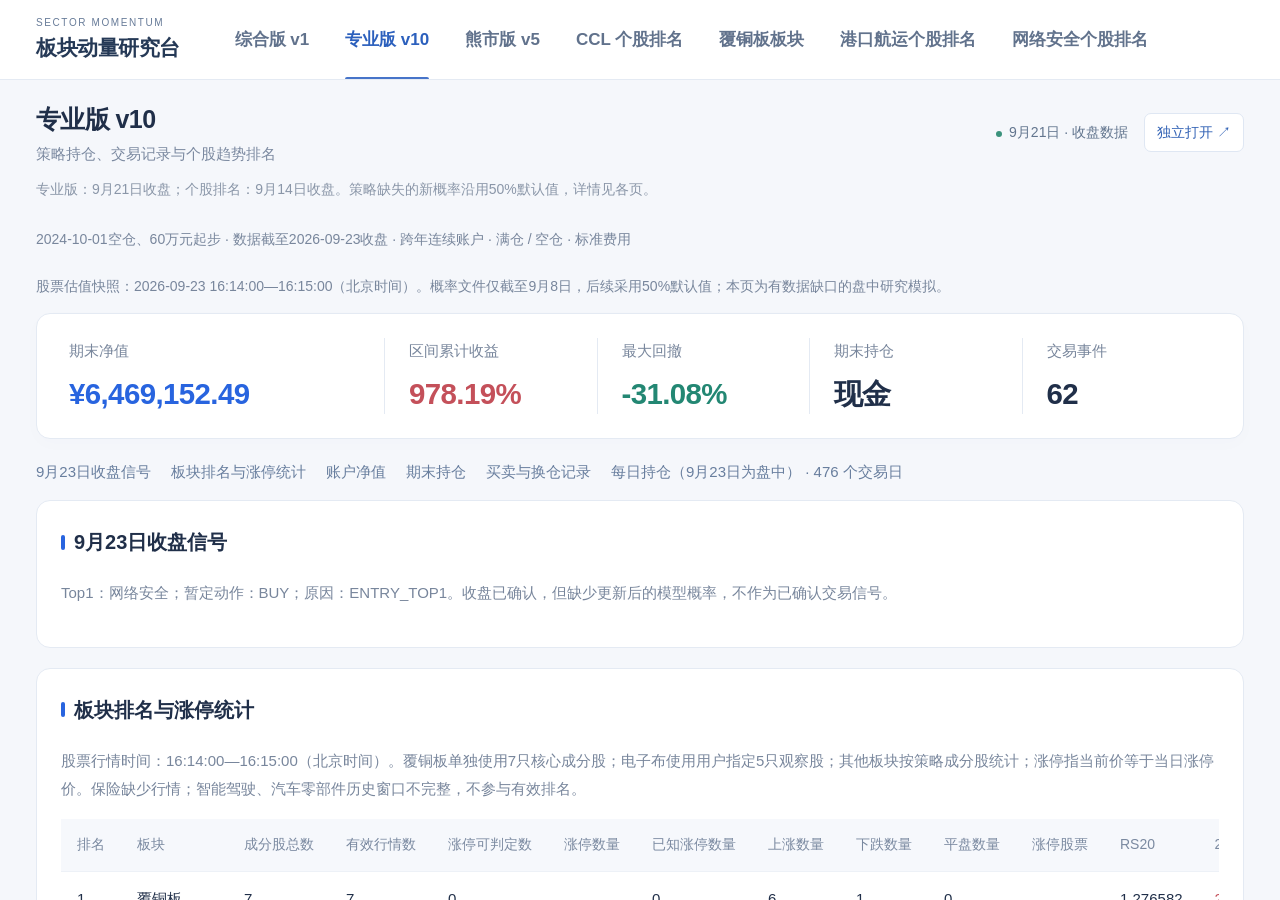
==== commit f83bbb14: "Refresh all professional v10 sections for Sep 23" ====
--- a/index.html
+++ b/index.html
@@ -1,2 +1,2 @@
-<!doctype html><html lang="zh-CN"><head><meta charset="utf-8"><meta name="viewport" content="width=device-width, initial-scale=1"><title>板块动量 · 策略研究台</title><link rel="stylesheet" href="assets/shell.css?v=20260923165430"></head><body><div class="layout"><aside><div class="brand"><small>SECTOR MOMENTUM</small><strong>板块动量研究台</strong></div><div class="label">策略 / 03 · 个股 / 03</div><nav aria-label="报告导航"><a class="nav" href="#comprehensive" data-key="comprehensive"><strong>综合版 v1</strong><span>2018年至今 · 连续账户</span></a><a class="nav" href="#professional" data-key="professional"><strong>专业版 v10</strong><span>2024年10月至今 · 连续账户</span></a><a class="nav" href="#bear" data-key="bear"><strong>熊市版 v5</strong><span>2018年至今 · 防守研究</span></a><a class="nav" href="#ccl" data-key="ccl"><strong>CCL 个股排名</strong><span>20只候选 · 趋势与量价</span></a><a class="nav" href="#ccl_sector" data-key="ccl_sector"><strong>覆铜板板块</strong><span>7只核心成分 · 趋势与量价</span></a><a class="nav" href="#shipping" data-key="shipping"><strong>港口航运个股排名</strong><span>港口运营与航运 · 趋势与量价</span></a><a class="nav" href="#cybersecurity" data-key="cybersecurity"><strong>网络安全个股排名</strong><span>5只策略成分股 · 趋势与量价</span></a></nav><div class="aside-foot">更新日期 · 2026-09-15<br>研究模拟 / 非实时行情<br>切换页面查看持仓与选股明细</div></aside><main><header class="topbar"><div><h1 id="title">专业版 v10</h1><p>策略持仓、交易记录与个股趋势排名</p></div><div class="actions"><span class="badge">9月21日 · 收盘数据</span><a id="open" href="reports/professional/professional_holdings.html?v=20260923165430" target="_blank" rel="noopener">独立打开 ↗</a></div></header><p class="notice">专业版：9月21日收盘；个股排名：9月14日收盘。策略缺失的新概率沿用50%默认值，详情见各页。</p><iframe id="report" title="专业版 v10 报告" src="reports/professional/professional_holdings.html?v=20260923165430"></iframe><noscript><p><a href="reports/professional/professional_holdings.html?v=20260923165430">专业版</a> · <a href="reports/strategies/bear.html?v=20260923165430">熊市版</a> · <a href="reports/ccl/ranking.html?v=20260923165430">CCL排名</a> · <a href="reports/ccl_sector/ranking.html?v=20260923165430">覆铜板板块</a> · <a href="reports/shipping/ranking.html?v=20260923165430">港口航运排名</a> · <a href="reports/cybersecurity/ranking.html?v=20260923165430">网络安全排名</a></p></noscript></main></div><script>
-const reports={comprehensive:['综合版 v1','reports/strategies/comprehensive.html?v=20260923165430'],professional:['专业版 v10','reports/professional/professional_holdings.html?v=20260923165430'],bear:['熊市版 v5','reports/strategies/bear.html?v=20260923165430'],ccl:['CCL 个股趋势排名','reports/ccl/ranking.html?v=20260923165430'],shipping:['港口航运个股排名','reports/shipping/ranking.html?v=20260923165430'],cybersecurity:['网络安全个股排名','reports/cybersecurity/ranking.html?v=20260923165430'],ccl_sector:['覆铜板板块','reports/ccl_sector/ranking.html?v=20260923165430']};function show(){let key=location.hash.slice(1);if(!reports[key])key='professional';const [name,url]=reports[key];document.getElementById('title').textContent=name;document.querySelector('.topbar p').textContent=['ccl','ccl_sector','shipping','cybersecurity'].includes(key)?'产业链观察 / 个股趋势与量价评分':'策略持仓、交易记录与个股趋势排名';document.querySelector('.notice').textContent=['ccl','ccl_sector','shipping','cybersecurity'].includes(key)?'2026-09-14 收盘快照 · 综合分为候选内相对评分，非上涨概率。':'专业版：9月21日收盘；个股排名：9月14日收盘。策略缺失的新概率沿用50%默认值，详情见各页。';document.querySelector('.badge').textContent=['ccl','ccl_sector','shipping','cybersecurity'].includes(key)?'9月14日 · 收盘数据':'9月21日 · 收盘数据';const frame=document.getElementById('report');if(frame.getAttribute('src')!==url)frame.src=url;frame.title=name+'报告';document.getElementById('open').href=url;document.title=name+' · 板块动量研究台';document.querySelectorAll('.nav').forEach(a=>{if(a.dataset.key===key)a.setAttribute('aria-current','page');else a.removeAttribute('aria-current')})}window.addEventListener('hashchange',show);show();</script></body></html>+<!doctype html><html lang="zh-CN"><head><meta charset="utf-8"><meta name="viewport" content="width=device-width, initial-scale=1"><title>板块动量 · 策略研究台</title><link rel="stylesheet" href="assets/shell.css?v=20260923171950"></head><body><div class="layout"><aside><div class="brand"><small>SECTOR MOMENTUM</small><strong>板块动量研究台</strong></div><div class="label">策略 / 03 · 个股 / 03</div><nav aria-label="报告导航"><a class="nav" href="#comprehensive" data-key="comprehensive"><strong>综合版 v1</strong><span>2018年至今 · 连续账户</span></a><a class="nav" href="#professional" data-key="professional"><strong>专业版 v10</strong><span>2024年10月至今 · 连续账户</span></a><a class="nav" href="#bear" data-key="bear"><strong>熊市版 v5</strong><span>2018年至今 · 防守研究</span></a><a class="nav" href="#ccl" data-key="ccl"><strong>CCL 个股排名</strong><span>20只候选 · 趋势与量价</span></a><a class="nav" href="#ccl_sector" data-key="ccl_sector"><strong>覆铜板板块</strong><span>7只核心成分 · 趋势与量价</span></a><a class="nav" href="#shipping" data-key="shipping"><strong>港口航运个股排名</strong><span>港口运营与航运 · 趋势与量价</span></a><a class="nav" href="#cybersecurity" data-key="cybersecurity"><strong>网络安全个股排名</strong><span>5只策略成分股 · 趋势与量价</span></a></nav><div class="aside-foot">更新日期 · 2026-09-15<br>研究模拟 / 非实时行情<br>切换页面查看持仓与选股明细</div></aside><main><header class="topbar"><div><h1 id="title">专业版 v10</h1><p>策略持仓、交易记录与个股趋势排名</p></div><div class="actions"><span class="badge">9月21日 · 收盘数据</span><a id="open" href="reports/professional/professional_holdings.html?v=20260923171950" target="_blank" rel="noopener">独立打开 ↗</a></div></header><p class="notice">专业版：9月21日收盘；个股排名：9月14日收盘。策略缺失的新概率沿用50%默认值，详情见各页。</p><iframe id="report" title="专业版 v10 报告" src="reports/professional/professional_holdings.html?v=20260923171950"></iframe><noscript><p><a href="reports/professional/professional_holdings.html?v=20260923171950">专业版</a> · <a href="reports/strategies/bear.html?v=20260923171950">熊市版</a> · <a href="reports/ccl/ranking.html?v=20260923171950">CCL排名</a> · <a href="reports/ccl_sector/ranking.html?v=20260923171950">覆铜板板块</a> · <a href="reports/shipping/ranking.html?v=20260923171950">港口航运排名</a> · <a href="reports/cybersecurity/ranking.html?v=20260923171950">网络安全排名</a></p></noscript></main></div><script>
+const reports={comprehensive:['综合版 v1','reports/strategies/comprehensive.html?v=20260923171950'],professional:['专业版 v10','reports/professional/professional_holdings.html?v=20260923171950'],bear:['熊市版 v5','reports/strategies/bear.html?v=20260923171950'],ccl:['CCL 个股趋势排名','reports/ccl/ranking.html?v=20260923171950'],shipping:['港口航运个股排名','reports/shipping/ranking.html?v=20260923171950'],cybersecurity:['网络安全个股排名','reports/cybersecurity/ranking.html?v=20260923171950'],ccl_sector:['覆铜板板块','reports/ccl_sector/ranking.html?v=20260923171950']};function show(){let key=location.hash.slice(1);if(!reports[key])key='professional';const [name,url]=reports[key];document.getElementById('title').textContent=name;document.querySelector('.topbar p').textContent=['ccl','ccl_sector','shipping','cybersecurity'].includes(key)?'产业链观察 / 个股趋势与量价评分':'策略持仓、交易记录与个股趋势排名';document.querySelector('.notice').textContent=['ccl','ccl_sector','shipping','cybersecurity'].includes(key)?'2026-09-14 收盘快照 · 综合分为候选内相对评分，非上涨概率。':'专业版：9月21日收盘；个股排名：9月14日收盘。策略缺失的新概率沿用50%默认值，详情见各页。';document.querySelector('.badge').textContent=['ccl','ccl_sector','shipping','cybersecurity'].includes(key)?'9月14日 · 收盘数据':'9月21日 · 收盘数据';const frame=document.getElementById('report');if(frame.getAttribute('src')!==url)frame.src=url;frame.title=name+'报告';document.getElementById('open').href=url;document.title=name+' · 板块动量研究台';document.querySelectorAll('.nav').forEach(a=>{if(a.dataset.key===key)a.setAttribute('aria-current','page');else a.removeAttribute('aria-current')})}window.addEventListener('hashchange',show);show();</script></body></html>
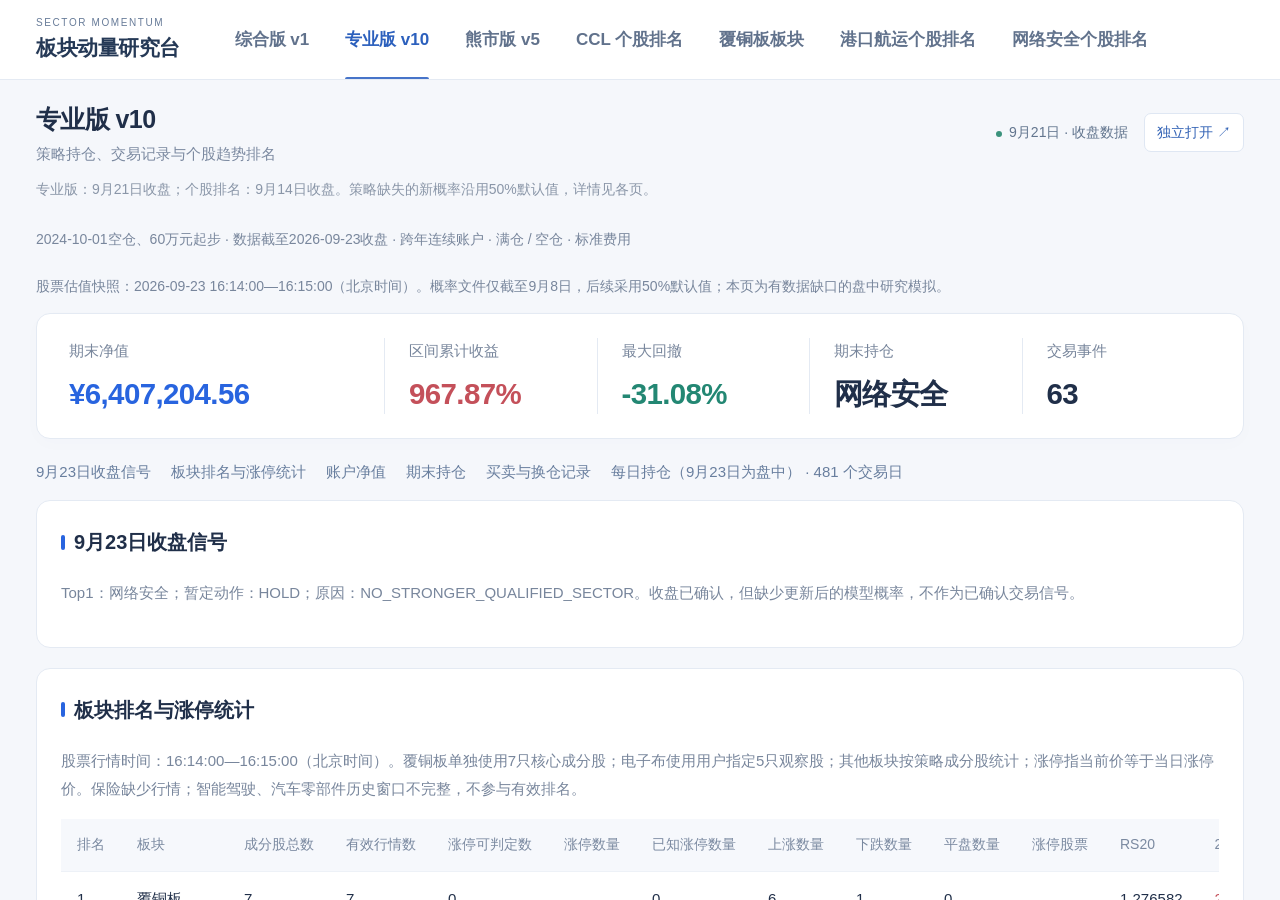
==== commit 0ba18b23: "Fix full v10 account and earnings update through Sep 23" ====
--- a/index.html
+++ b/index.html
@@ -1,2 +1,2 @@
-<!doctype html><html lang="zh-CN"><head><meta charset="utf-8"><meta name="viewport" content="width=device-width, initial-scale=1"><title>板块动量 · 策略研究台</title><link rel="stylesheet" href="assets/shell.css?v=20260923171950"></head><body><div class="layout"><aside><div class="brand"><small>SECTOR MOMENTUM</small><strong>板块动量研究台</strong></div><div class="label">策略 / 03 · 个股 / 03</div><nav aria-label="报告导航"><a class="nav" href="#comprehensive" data-key="comprehensive"><strong>综合版 v1</strong><span>2018年至今 · 连续账户</span></a><a class="nav" href="#professional" data-key="professional"><strong>专业版 v10</strong><span>2024年10月至今 · 连续账户</span></a><a class="nav" href="#bear" data-key="bear"><strong>熊市版 v5</strong><span>2018年至今 · 防守研究</span></a><a class="nav" href="#ccl" data-key="ccl"><strong>CCL 个股排名</strong><span>20只候选 · 趋势与量价</span></a><a class="nav" href="#ccl_sector" data-key="ccl_sector"><strong>覆铜板板块</strong><span>7只核心成分 · 趋势与量价</span></a><a class="nav" href="#shipping" data-key="shipping"><strong>港口航运个股排名</strong><span>港口运营与航运 · 趋势与量价</span></a><a class="nav" href="#cybersecurity" data-key="cybersecurity"><strong>网络安全个股排名</strong><span>5只策略成分股 · 趋势与量价</span></a></nav><div class="aside-foot">更新日期 · 2026-09-15<br>研究模拟 / 非实时行情<br>切换页面查看持仓与选股明细</div></aside><main><header class="topbar"><div><h1 id="title">专业版 v10</h1><p>策略持仓、交易记录与个股趋势排名</p></div><div class="actions"><span class="badge">9月21日 · 收盘数据</span><a id="open" href="reports/professional/professional_holdings.html?v=20260923171950" target="_blank" rel="noopener">独立打开 ↗</a></div></header><p class="notice">专业版：9月21日收盘；个股排名：9月14日收盘。策略缺失的新概率沿用50%默认值，详情见各页。</p><iframe id="report" title="专业版 v10 报告" src="reports/professional/professional_holdings.html?v=20260923171950"></iframe><noscript><p><a href="reports/professional/professional_holdings.html?v=20260923171950">专业版</a> · <a href="reports/strategies/bear.html?v=20260923171950">熊市版</a> · <a href="reports/ccl/ranking.html?v=20260923171950">CCL排名</a> · <a href="reports/ccl_sector/ranking.html?v=20260923171950">覆铜板板块</a> · <a href="reports/shipping/ranking.html?v=20260923171950">港口航运排名</a> · <a href="reports/cybersecurity/ranking.html?v=20260923171950">网络安全排名</a></p></noscript></main></div><script>
-const reports={comprehensive:['综合版 v1','reports/strategies/comprehensive.html?v=20260923171950'],professional:['专业版 v10','reports/professional/professional_holdings.html?v=20260923171950'],bear:['熊市版 v5','reports/strategies/bear.html?v=20260923171950'],ccl:['CCL 个股趋势排名','reports/ccl/ranking.html?v=20260923171950'],shipping:['港口航运个股排名','reports/shipping/ranking.html?v=20260923171950'],cybersecurity:['网络安全个股排名','reports/cybersecurity/ranking.html?v=20260923171950'],ccl_sector:['覆铜板板块','reports/ccl_sector/ranking.html?v=20260923171950']};function show(){let key=location.hash.slice(1);if(!reports[key])key='professional';const [name,url]=reports[key];document.getElementById('title').textContent=name;document.querySelector('.topbar p').textContent=['ccl','ccl_sector','shipping','cybersecurity'].includes(key)?'产业链观察 / 个股趋势与量价评分':'策略持仓、交易记录与个股趋势排名';document.querySelector('.notice').textContent=['ccl','ccl_sector','shipping','cybersecurity'].includes(key)?'2026-09-14 收盘快照 · 综合分为候选内相对评分，非上涨概率。':'专业版：9月21日收盘；个股排名：9月14日收盘。策略缺失的新概率沿用50%默认值，详情见各页。';document.querySelector('.badge').textContent=['ccl','ccl_sector','shipping','cybersecurity'].includes(key)?'9月14日 · 收盘数据':'9月21日 · 收盘数据';const frame=document.getElementById('report');if(frame.getAttribute('src')!==url)frame.src=url;frame.title=name+'报告';document.getElementById('open').href=url;document.title=name+' · 板块动量研究台';document.querySelectorAll('.nav').forEach(a=>{if(a.dataset.key===key)a.setAttribute('aria-current','page');else a.removeAttribute('aria-current')})}window.addEventListener('hashchange',show);show();</script></body></html>+<!doctype html><html lang="zh-CN"><head><meta charset="utf-8"><meta name="viewport" content="width=device-width, initial-scale=1"><title>板块动量 · 策略研究台</title><link rel="stylesheet" href="assets/shell.css?v=20260923175126"></head><body><div class="layout"><aside><div class="brand"><small>SECTOR MOMENTUM</small><strong>板块动量研究台</strong></div><div class="label">策略 / 03 · 个股 / 03</div><nav aria-label="报告导航"><a class="nav" href="#comprehensive" data-key="comprehensive"><strong>综合版 v1</strong><span>2018年至今 · 连续账户</span></a><a class="nav" href="#professional" data-key="professional"><strong>专业版 v10</strong><span>2024年10月至今 · 连续账户</span></a><a class="nav" href="#bear" data-key="bear"><strong>熊市版 v5</strong><span>2018年至今 · 防守研究</span></a><a class="nav" href="#ccl" data-key="ccl"><strong>CCL 个股排名</strong><span>20只候选 · 趋势与量价</span></a><a class="nav" href="#ccl_sector" data-key="ccl_sector"><strong>覆铜板板块</strong><span>7只核心成分 · 趋势与量价</span></a><a class="nav" href="#shipping" data-key="shipping"><strong>港口航运个股排名</strong><span>港口运营与航运 · 趋势与量价</span></a><a class="nav" href="#cybersecurity" data-key="cybersecurity"><strong>网络安全个股排名</strong><span>5只策略成分股 · 趋势与量价</span></a></nav><div class="aside-foot">更新日期 · 2026-09-15<br>研究模拟 / 非实时行情<br>切换页面查看持仓与选股明细</div></aside><main><header class="topbar"><div><h1 id="title">专业版 v10</h1><p>策略持仓、交易记录与个股趋势排名</p></div><div class="actions"><span class="badge">9月21日 · 收盘数据</span><a id="open" href="reports/professional/professional_holdings.html?v=20260923175126" target="_blank" rel="noopener">独立打开 ↗</a></div></header><p class="notice">专业版：9月21日收盘；个股排名：9月14日收盘。策略缺失的新概率沿用50%默认值，详情见各页。</p><iframe id="report" title="专业版 v10 报告" src="reports/professional/professional_holdings.html?v=20260923175126"></iframe><noscript><p><a href="reports/professional/professional_holdings.html?v=20260923175126">专业版</a> · <a href="reports/strategies/bear.html?v=20260923175126">熊市版</a> · <a href="reports/ccl/ranking.html?v=20260923175126">CCL排名</a> · <a href="reports/ccl_sector/ranking.html?v=20260923175126">覆铜板板块</a> · <a href="reports/shipping/ranking.html?v=20260923175126">港口航运排名</a> · <a href="reports/cybersecurity/ranking.html?v=20260923175126">网络安全排名</a></p></noscript></main></div><script>
+const reports={comprehensive:['综合版 v1','reports/strategies/comprehensive.html?v=20260923175126'],professional:['专业版 v10','reports/professional/professional_holdings.html?v=20260923175126'],bear:['熊市版 v5','reports/strategies/bear.html?v=20260923175126'],ccl:['CCL 个股趋势排名','reports/ccl/ranking.html?v=20260923175126'],shipping:['港口航运个股排名','reports/shipping/ranking.html?v=20260923175126'],cybersecurity:['网络安全个股排名','reports/cybersecurity/ranking.html?v=20260923175126'],ccl_sector:['覆铜板板块','reports/ccl_sector/ranking.html?v=20260923175126']};function show(){let key=location.hash.slice(1);if(!reports[key])key='professional';const [name,url]=reports[key];document.getElementById('title').textContent=name;document.querySelector('.topbar p').textContent=['ccl','ccl_sector','shipping','cybersecurity'].includes(key)?'产业链观察 / 个股趋势与量价评分':'策略持仓、交易记录与个股趋势排名';document.querySelector('.notice').textContent=['ccl','ccl_sector','shipping','cybersecurity'].includes(key)?'2026-09-14 收盘快照 · 综合分为候选内相对评分，非上涨概率。':'专业版：9月21日收盘；个股排名：9月14日收盘。策略缺失的新概率沿用50%默认值，详情见各页。';document.querySelector('.badge').textContent=['ccl','ccl_sector','shipping','cybersecurity'].includes(key)?'9月14日 · 收盘数据':'9月21日 · 收盘数据';const frame=document.getElementById('report');if(frame.getAttribute('src')!==url)frame.src=url;frame.title=name+'报告';document.getElementById('open').href=url;document.title=name+' · 板块动量研究台';document.querySelectorAll('.nav').forEach(a=>{if(a.dataset.key===key)a.setAttribute('aria-current','page');else a.removeAttribute('aria-current')})}window.addEventListener('hashchange',show);show();</script></body></html>
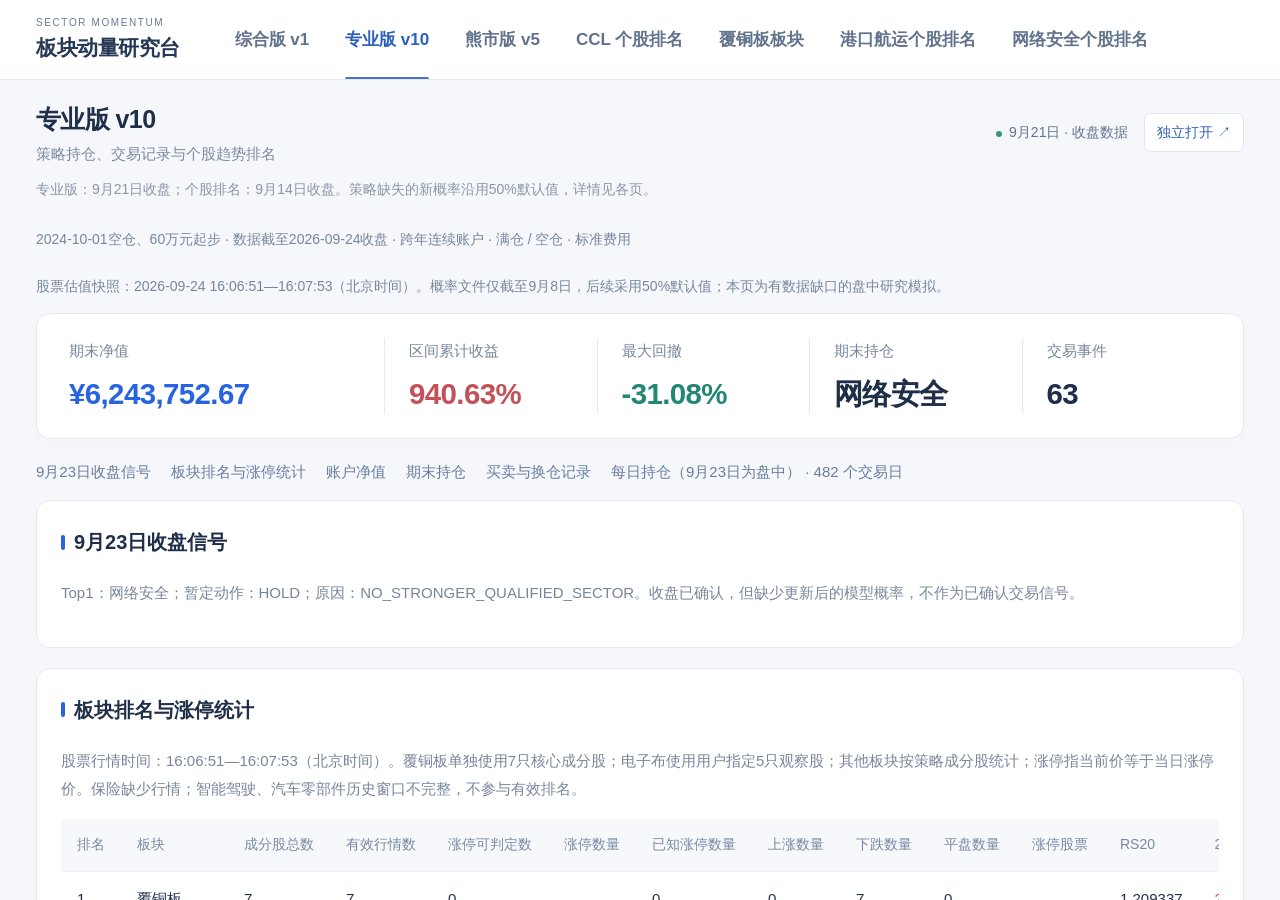
==== commit 4cd80270: "Refresh all professional v10 sections for Sep 24" ====
--- a/index.html
+++ b/index.html
@@ -1,2 +1,2 @@
-<!doctype html><html lang="zh-CN"><head><meta charset="utf-8"><meta name="viewport" content="width=device-width, initial-scale=1"><title>板块动量 · 策略研究台</title><link rel="stylesheet" href="assets/shell.css?v=20260923175126"></head><body><div class="layout"><aside><div class="brand"><small>SECTOR MOMENTUM</small><strong>板块动量研究台</strong></div><div class="label">策略 / 03 · 个股 / 03</div><nav aria-label="报告导航"><a class="nav" href="#comprehensive" data-key="comprehensive"><strong>综合版 v1</strong><span>2018年至今 · 连续账户</span></a><a class="nav" href="#professional" data-key="professional"><strong>专业版 v10</strong><span>2024年10月至今 · 连续账户</span></a><a class="nav" href="#bear" data-key="bear"><strong>熊市版 v5</strong><span>2018年至今 · 防守研究</span></a><a class="nav" href="#ccl" data-key="ccl"><strong>CCL 个股排名</strong><span>20只候选 · 趋势与量价</span></a><a class="nav" href="#ccl_sector" data-key="ccl_sector"><strong>覆铜板板块</strong><span>7只核心成分 · 趋势与量价</span></a><a class="nav" href="#shipping" data-key="shipping"><strong>港口航运个股排名</strong><span>港口运营与航运 · 趋势与量价</span></a><a class="nav" href="#cybersecurity" data-key="cybersecurity"><strong>网络安全个股排名</strong><span>5只策略成分股 · 趋势与量价</span></a></nav><div class="aside-foot">更新日期 · 2026-09-15<br>研究模拟 / 非实时行情<br>切换页面查看持仓与选股明细</div></aside><main><header class="topbar"><div><h1 id="title">专业版 v10</h1><p>策略持仓、交易记录与个股趋势排名</p></div><div class="actions"><span class="badge">9月21日 · 收盘数据</span><a id="open" href="reports/professional/professional_holdings.html?v=20260923175126" target="_blank" rel="noopener">独立打开 ↗</a></div></header><p class="notice">专业版：9月21日收盘；个股排名：9月14日收盘。策略缺失的新概率沿用50%默认值，详情见各页。</p><iframe id="report" title="专业版 v10 报告" src="reports/professional/professional_holdings.html?v=20260923175126"></iframe><noscript><p><a href="reports/professional/professional_holdings.html?v=20260923175126">专业版</a> · <a href="reports/strategies/bear.html?v=20260923175126">熊市版</a> · <a href="reports/ccl/ranking.html?v=20260923175126">CCL排名</a> · <a href="reports/ccl_sector/ranking.html?v=20260923175126">覆铜板板块</a> · <a href="reports/shipping/ranking.html?v=20260923175126">港口航运排名</a> · <a href="reports/cybersecurity/ranking.html?v=20260923175126">网络安全排名</a></p></noscript></main></div><script>
-const reports={comprehensive:['综合版 v1','reports/strategies/comprehensive.html?v=20260923175126'],professional:['专业版 v10','reports/professional/professional_holdings.html?v=20260923175126'],bear:['熊市版 v5','reports/strategies/bear.html?v=20260923175126'],ccl:['CCL 个股趋势排名','reports/ccl/ranking.html?v=20260923175126'],shipping:['港口航运个股排名','reports/shipping/ranking.html?v=20260923175126'],cybersecurity:['网络安全个股排名','reports/cybersecurity/ranking.html?v=20260923175126'],ccl_sector:['覆铜板板块','reports/ccl_sector/ranking.html?v=20260923175126']};function show(){let key=location.hash.slice(1);if(!reports[key])key='professional';const [name,url]=reports[key];document.getElementById('title').textContent=name;document.querySelector('.topbar p').textContent=['ccl','ccl_sector','shipping','cybersecurity'].includes(key)?'产业链观察 / 个股趋势与量价评分':'策略持仓、交易记录与个股趋势排名';document.querySelector('.notice').textContent=['ccl','ccl_sector','shipping','cybersecurity'].includes(key)?'2026-09-14 收盘快照 · 综合分为候选内相对评分，非上涨概率。':'专业版：9月21日收盘；个股排名：9月14日收盘。策略缺失的新概率沿用50%默认值，详情见各页。';document.querySelector('.badge').textContent=['ccl','ccl_sector','shipping','cybersecurity'].includes(key)?'9月14日 · 收盘数据':'9月21日 · 收盘数据';const frame=document.getElementById('report');if(frame.getAttribute('src')!==url)frame.src=url;frame.title=name+'报告';document.getElementById('open').href=url;document.title=name+' · 板块动量研究台';document.querySelectorAll('.nav').forEach(a=>{if(a.dataset.key===key)a.setAttribute('aria-current','page');else a.removeAttribute('aria-current')})}window.addEventListener('hashchange',show);show();</script></body></html>+<!doctype html><html lang="zh-CN"><head><meta charset="utf-8"><meta name="viewport" content="width=device-width, initial-scale=1"><title>板块动量 · 策略研究台</title><link rel="stylesheet" href="assets/shell.css?v=20260924160837"></head><body><div class="layout"><aside><div class="brand"><small>SECTOR MOMENTUM</small><strong>板块动量研究台</strong></div><div class="label">策略 / 03 · 个股 / 03</div><nav aria-label="报告导航"><a class="nav" href="#comprehensive" data-key="comprehensive"><strong>综合版 v1</strong><span>2018年至今 · 连续账户</span></a><a class="nav" href="#professional" data-key="professional"><strong>专业版 v10</strong><span>2024年10月至今 · 连续账户</span></a><a class="nav" href="#bear" data-key="bear"><strong>熊市版 v5</strong><span>2018年至今 · 防守研究</span></a><a class="nav" href="#ccl" data-key="ccl"><strong>CCL 个股排名</strong><span>20只候选 · 趋势与量价</span></a><a class="nav" href="#ccl_sector" data-key="ccl_sector"><strong>覆铜板板块</strong><span>7只核心成分 · 趋势与量价</span></a><a class="nav" href="#shipping" data-key="shipping"><strong>港口航运个股排名</strong><span>港口运营与航运 · 趋势与量价</span></a><a class="nav" href="#cybersecurity" data-key="cybersecurity"><strong>网络安全个股排名</strong><span>5只策略成分股 · 趋势与量价</span></a></nav><div class="aside-foot">更新日期 · 2026-09-15<br>研究模拟 / 非实时行情<br>切换页面查看持仓与选股明细</div></aside><main><header class="topbar"><div><h1 id="title">专业版 v10</h1><p>策略持仓、交易记录与个股趋势排名</p></div><div class="actions"><span class="badge">9月21日 · 收盘数据</span><a id="open" href="reports/professional/professional_holdings.html?v=20260924160837" target="_blank" rel="noopener">独立打开 ↗</a></div></header><p class="notice">专业版：9月21日收盘；个股排名：9月14日收盘。策略缺失的新概率沿用50%默认值，详情见各页。</p><iframe id="report" title="专业版 v10 报告" src="reports/professional/professional_holdings.html?v=20260924160837"></iframe><noscript><p><a href="reports/professional/professional_holdings.html?v=20260924160837">专业版</a> · <a href="reports/strategies/bear.html?v=20260924160837">熊市版</a> · <a href="reports/ccl/ranking.html?v=20260924160837">CCL排名</a> · <a href="reports/ccl_sector/ranking.html?v=20260924160837">覆铜板板块</a> · <a href="reports/shipping/ranking.html?v=20260924160837">港口航运排名</a> · <a href="reports/cybersecurity/ranking.html?v=20260924160837">网络安全排名</a></p></noscript></main></div><script>
+const reports={comprehensive:['综合版 v1','reports/strategies/comprehensive.html?v=20260924160837'],professional:['专业版 v10','reports/professional/professional_holdings.html?v=20260924160837'],bear:['熊市版 v5','reports/strategies/bear.html?v=20260924160837'],ccl:['CCL 个股趋势排名','reports/ccl/ranking.html?v=20260924160837'],shipping:['港口航运个股排名','reports/shipping/ranking.html?v=20260924160837'],cybersecurity:['网络安全个股排名','reports/cybersecurity/ranking.html?v=20260924160837'],ccl_sector:['覆铜板板块','reports/ccl_sector/ranking.html?v=20260924160837']};function show(){let key=location.hash.slice(1);if(!reports[key])key='professional';const [name,url]=reports[key];document.getElementById('title').textContent=name;document.querySelector('.topbar p').textContent=['ccl','ccl_sector','shipping','cybersecurity'].includes(key)?'产业链观察 / 个股趋势与量价评分':'策略持仓、交易记录与个股趋势排名';document.querySelector('.notice').textContent=['ccl','ccl_sector','shipping','cybersecurity'].includes(key)?'2026-09-14 收盘快照 · 综合分为候选内相对评分，非上涨概率。':'专业版：9月21日收盘；个股排名：9月14日收盘。策略缺失的新概率沿用50%默认值，详情见各页。';document.querySelector('.badge').textContent=['ccl','ccl_sector','shipping','cybersecurity'].includes(key)?'9月14日 · 收盘数据':'9月21日 · 收盘数据';const frame=document.getElementById('report');if(frame.getAttribute('src')!==url)frame.src=url;frame.title=name+'报告';document.getElementById('open').href=url;document.title=name+' · 板块动量研究台';document.querySelectorAll('.nav').forEach(a=>{if(a.dataset.key===key)a.setAttribute('aria-current','page');else a.removeAttribute('aria-current')})}window.addEventListener('hashchange',show);show();</script></body></html>
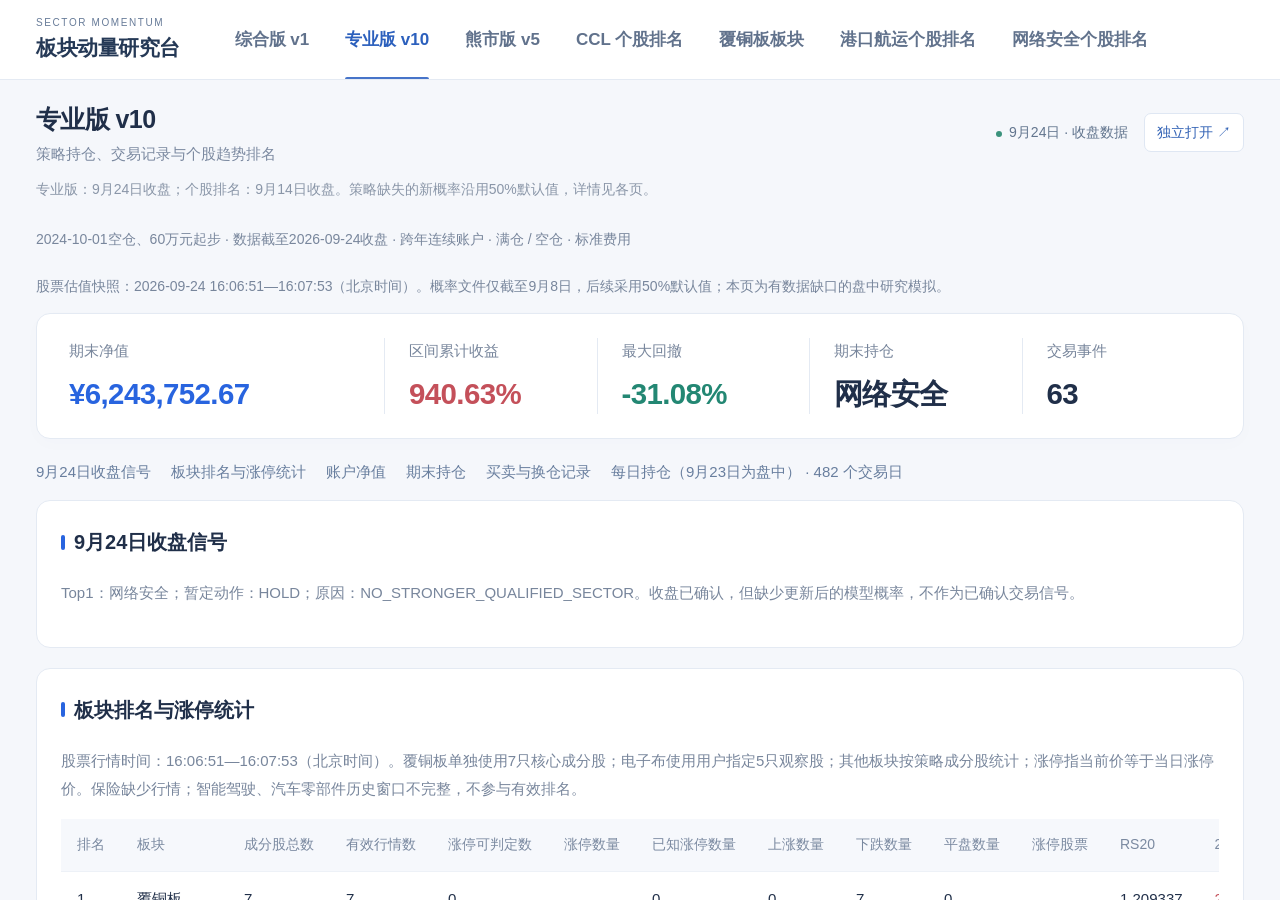
==== commit 4240f182: "Update site labels through Sep 24" ====
--- a/index.html
+++ b/index.html
@@ -1,2 +1,2 @@
-<!doctype html><html lang="zh-CN"><head><meta charset="utf-8"><meta name="viewport" content="width=device-width, initial-scale=1"><title>板块动量 · 策略研究台</title><link rel="stylesheet" href="assets/shell.css?v=20260924160837"></head><body><div class="layout"><aside><div class="brand"><small>SECTOR MOMENTUM</small><strong>板块动量研究台</strong></div><div class="label">策略 / 03 · 个股 / 03</div><nav aria-label="报告导航"><a class="nav" href="#comprehensive" data-key="comprehensive"><strong>综合版 v1</strong><span>2018年至今 · 连续账户</span></a><a class="nav" href="#professional" data-key="professional"><strong>专业版 v10</strong><span>2024年10月至今 · 连续账户</span></a><a class="nav" href="#bear" data-key="bear"><strong>熊市版 v5</strong><span>2018年至今 · 防守研究</span></a><a class="nav" href="#ccl" data-key="ccl"><strong>CCL 个股排名</strong><span>20只候选 · 趋势与量价</span></a><a class="nav" href="#ccl_sector" data-key="ccl_sector"><strong>覆铜板板块</strong><span>7只核心成分 · 趋势与量价</span></a><a class="nav" href="#shipping" data-key="shipping"><strong>港口航运个股排名</strong><span>港口运营与航运 · 趋势与量价</span></a><a class="nav" href="#cybersecurity" data-key="cybersecurity"><strong>网络安全个股排名</strong><span>5只策略成分股 · 趋势与量价</span></a></nav><div class="aside-foot">更新日期 · 2026-09-15<br>研究模拟 / 非实时行情<br>切换页面查看持仓与选股明细</div></aside><main><header class="topbar"><div><h1 id="title">专业版 v10</h1><p>策略持仓、交易记录与个股趋势排名</p></div><div class="actions"><span class="badge">9月21日 · 收盘数据</span><a id="open" href="reports/professional/professional_holdings.html?v=20260924160837" target="_blank" rel="noopener">独立打开 ↗</a></div></header><p class="notice">专业版：9月21日收盘；个股排名：9月14日收盘。策略缺失的新概率沿用50%默认值，详情见各页。</p><iframe id="report" title="专业版 v10 报告" src="reports/professional/professional_holdings.html?v=20260924160837"></iframe><noscript><p><a href="reports/professional/professional_holdings.html?v=20260924160837">专业版</a> · <a href="reports/strategies/bear.html?v=20260924160837">熊市版</a> · <a href="reports/ccl/ranking.html?v=20260924160837">CCL排名</a> · <a href="reports/ccl_sector/ranking.html?v=20260924160837">覆铜板板块</a> · <a href="reports/shipping/ranking.html?v=20260924160837">港口航运排名</a> · <a href="reports/cybersecurity/ranking.html?v=20260924160837">网络安全排名</a></p></noscript></main></div><script>
-const reports={comprehensive:['综合版 v1','reports/strategies/comprehensive.html?v=20260924160837'],professional:['专业版 v10','reports/professional/professional_holdings.html?v=20260924160837'],bear:['熊市版 v5','reports/strategies/bear.html?v=20260924160837'],ccl:['CCL 个股趋势排名','reports/ccl/ranking.html?v=20260924160837'],shipping:['港口航运个股排名','reports/shipping/ranking.html?v=20260924160837'],cybersecurity:['网络安全个股排名','reports/cybersecurity/ranking.html?v=20260924160837'],ccl_sector:['覆铜板板块','reports/ccl_sector/ranking.html?v=20260924160837']};function show(){let key=location.hash.slice(1);if(!reports[key])key='professional';const [name,url]=reports[key];document.getElementById('title').textContent=name;document.querySelector('.topbar p').textContent=['ccl','ccl_sector','shipping','cybersecurity'].includes(key)?'产业链观察 / 个股趋势与量价评分':'策略持仓、交易记录与个股趋势排名';document.querySelector('.notice').textContent=['ccl','ccl_sector','shipping','cybersecurity'].includes(key)?'2026-09-14 收盘快照 · 综合分为候选内相对评分，非上涨概率。':'专业版：9月21日收盘；个股排名：9月14日收盘。策略缺失的新概率沿用50%默认值，详情见各页。';document.querySelector('.badge').textContent=['ccl','ccl_sector','shipping','cybersecurity'].includes(key)?'9月14日 · 收盘数据':'9月21日 · 收盘数据';const frame=document.getElementById('report');if(frame.getAttribute('src')!==url)frame.src=url;frame.title=name+'报告';document.getElementById('open').href=url;document.title=name+' · 板块动量研究台';document.querySelectorAll('.nav').forEach(a=>{if(a.dataset.key===key)a.setAttribute('aria-current','page');else a.removeAttribute('aria-current')})}window.addEventListener('hashchange',show);show();</script></body></html>+<!doctype html><html lang="zh-CN"><head><meta charset="utf-8"><meta name="viewport" content="width=device-width, initial-scale=1"><title>板块动量 · 策略研究台</title><link rel="stylesheet" href="assets/shell.css?v=20260924160837"></head><body><div class="layout"><aside><div class="brand"><small>SECTOR MOMENTUM</small><strong>板块动量研究台</strong></div><div class="label">策略 / 03 · 个股 / 03</div><nav aria-label="报告导航"><a class="nav" href="#comprehensive" data-key="comprehensive"><strong>综合版 v1</strong><span>2018年至今 · 连续账户</span></a><a class="nav" href="#professional" data-key="professional"><strong>专业版 v10</strong><span>2024年10月至今 · 连续账户</span></a><a class="nav" href="#bear" data-key="bear"><strong>熊市版 v5</strong><span>2018年至今 · 防守研究</span></a><a class="nav" href="#ccl" data-key="ccl"><strong>CCL 个股排名</strong><span>20只候选 · 趋势与量价</span></a><a class="nav" href="#ccl_sector" data-key="ccl_sector"><strong>覆铜板板块</strong><span>7只核心成分 · 趋势与量价</span></a><a class="nav" href="#shipping" data-key="shipping"><strong>港口航运个股排名</strong><span>港口运营与航运 · 趋势与量价</span></a><a class="nav" href="#cybersecurity" data-key="cybersecurity"><strong>网络安全个股排名</strong><span>5只策略成分股 · 趋势与量价</span></a></nav><div class="aside-foot">更新日期 · 2026-09-24<br>研究模拟 / 非实时行情<br>切换页面查看持仓与选股明细</div></aside><main><header class="topbar"><div><h1 id="title">专业版 v10</h1><p>策略持仓、交易记录与个股趋势排名</p></div><div class="actions"><span class="badge">9月24日 · 收盘数据</span><a id="open" href="reports/professional/professional_holdings.html?v=20260924160837" target="_blank" rel="noopener">独立打开 ↗</a></div></header><p class="notice">专业版：9月24日收盘；个股排名：9月14日收盘。策略缺失的新概率沿用50%默认值，详情见各页。</p><iframe id="report" title="专业版 v10 报告" src="reports/professional/professional_holdings.html?v=20260924160837"></iframe><noscript><p><a href="reports/professional/professional_holdings.html?v=20260924160837">专业版</a> · <a href="reports/strategies/bear.html?v=20260924160837">熊市版</a> · <a href="reports/ccl/ranking.html?v=20260924160837">CCL排名</a> · <a href="reports/ccl_sector/ranking.html?v=20260924160837">覆铜板板块</a> · <a href="reports/shipping/ranking.html?v=20260924160837">港口航运排名</a> · <a href="reports/cybersecurity/ranking.html?v=20260924160837">网络安全排名</a></p></noscript></main></div><script>
+const reports={comprehensive:['综合版 v1','reports/strategies/comprehensive.html?v=20260924160837'],professional:['专业版 v10','reports/professional/professional_holdings.html?v=20260924160837'],bear:['熊市版 v5','reports/strategies/bear.html?v=20260924160837'],ccl:['CCL 个股趋势排名','reports/ccl/ranking.html?v=20260924160837'],shipping:['港口航运个股排名','reports/shipping/ranking.html?v=20260924160837'],cybersecurity:['网络安全个股排名','reports/cybersecurity/ranking.html?v=20260924160837'],ccl_sector:['覆铜板板块','reports/ccl_sector/ranking.html?v=20260924160837']};function show(){let key=location.hash.slice(1);if(!reports[key])key='professional';const [name,url]=reports[key];document.getElementById('title').textContent=name;document.querySelector('.topbar p').textContent=['ccl','ccl_sector','shipping','cybersecurity'].includes(key)?'产业链观察 / 个股趋势与量价评分':'策略持仓、交易记录与个股趋势排名';document.querySelector('.notice').textContent=['ccl','ccl_sector','shipping','cybersecurity'].includes(key)?'2026-09-14 收盘快照 · 综合分为候选内相对评分，非上涨概率。':'专业版：9月24日收盘；个股排名：9月14日收盘。策略缺失的新概率沿用50%默认值，详情见各页。';document.querySelector('.badge').textContent=['ccl','ccl_sector','shipping','cybersecurity'].includes(key)?'9月14日 · 收盘数据':'9月24日 · 收盘数据';const frame=document.getElementById('report');if(frame.getAttribute('src')!==url)frame.src=url;frame.title=name+'报告';document.getElementById('open').href=url;document.title=name+' · 板块动量研究台';document.querySelectorAll('.nav').forEach(a=>{if(a.dataset.key===key)a.setAttribute('aria-current','page');else a.removeAttribute('aria-current')})}window.addEventListener('hashchange',show);show();</script></body></html>
